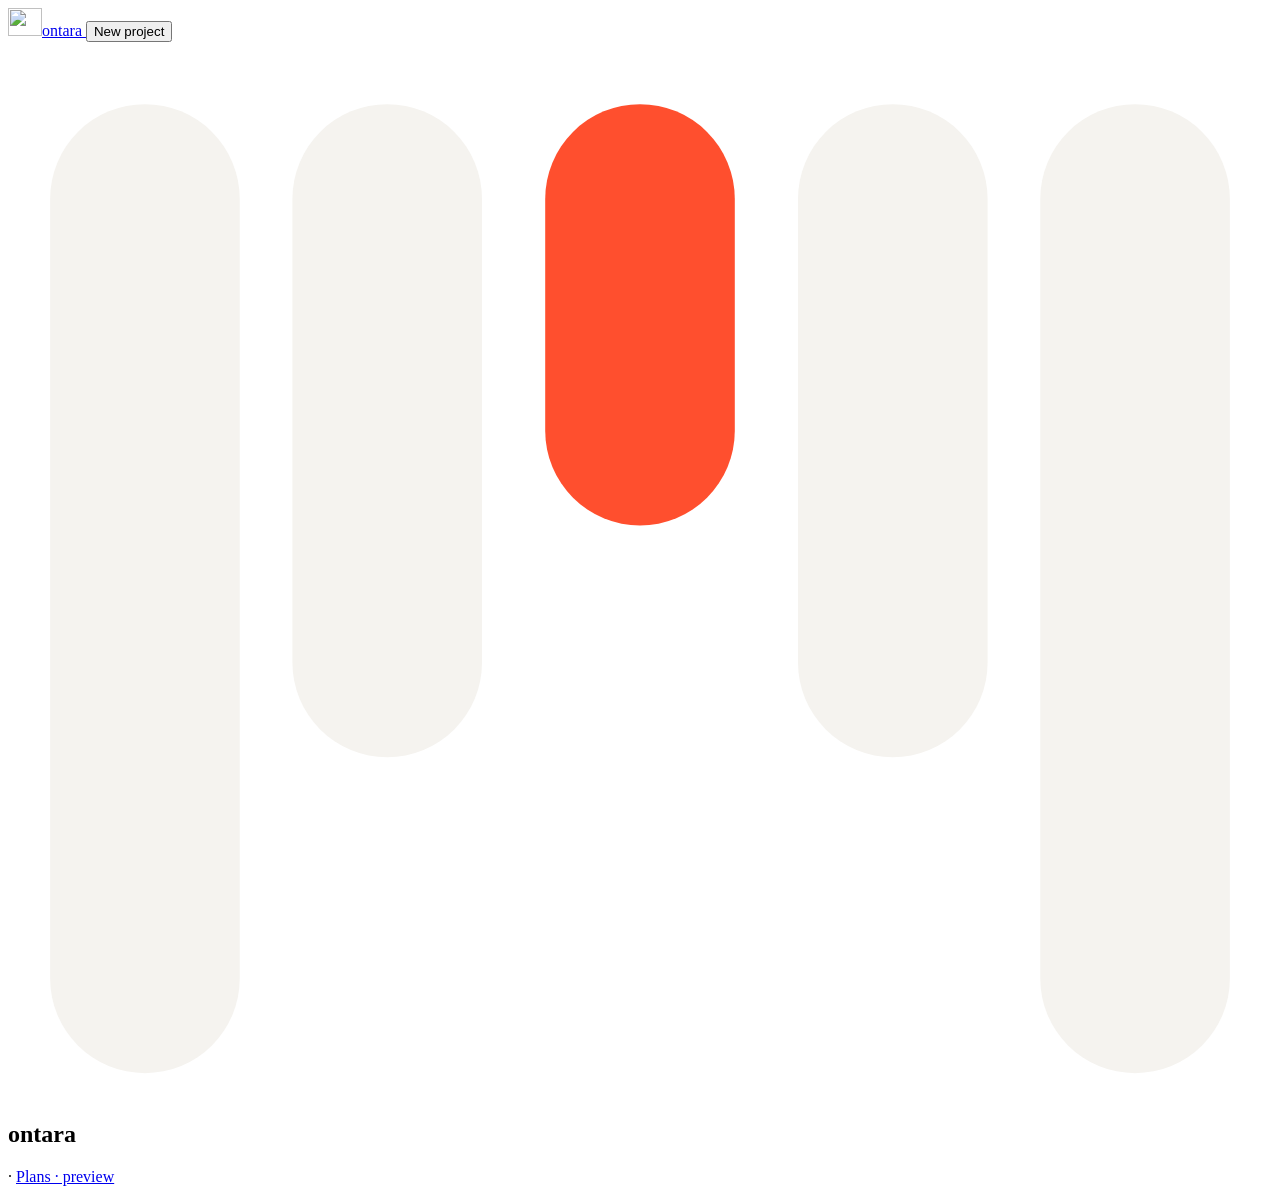
==== web/index.html @ d28c4f01 "Retry publication of finished Companion exports" ====
<!doctype html>
<html lang="en">
<head>
<meta charset="utf-8">
<meta name="viewport" content="width=device-width, initial-scale=1">
<title>Montara</title>
<link rel="icon" href="mark.svg" type="image/svg+xml">
<link rel="stylesheet" href="montara.css">
<link rel="stylesheet" href="push-pack.css">
</head>
<body>
<header class="top">
  <a class="brand" href="#" data-go="home" aria-label="Montara home">
    <img src="mark.svg" alt="" width="34" height="28"><span>ontara</span>
  </a>
  <nav class="steps" id="steps" hidden>
    <span data-step="footage">Footage</span><span data-step="mix">Mix</span><span data-step="cameras">Cameras</span><span data-step="making">Edit</span><span data-step="frames">Frames</span><span data-step="showReview">Review</span><span data-step="captions">Captions</span><span data-step="result">Result</span>
  </nav>
  <a class="btn ghost small" id="sharePreview" href="https://montara-tau.vercel.app/" target="_blank" rel="noopener" hidden>Share Montara</a>
  <button class="btn primary" id="newVideo" data-go="mode">New project</button>
</header>

<main>
  <div id="companionUpdateNotice" role="status" class="companion-update-notice" hidden>
    <strong id="companionUpdateTitle">Companion update available</strong>
    <p id="companionUpdateMessage">Montara needs a newer Companion video renderer on this Mac.</p>
    <div class="actions">
      <a class="btn primary small" id="companionUpdateDownload" href="/montara/companion/download" download>Update Companion for Mac</a>
      <button class="btn ghost small" id="companionUpdateRecheck" type="button">Check again</button>
    </div>
    <small>Download a single .pkg and double-click to open macOS Installer. No ZIP, Terminal commands or VS Codium. The unsigned test build may require manual approval in macOS Privacy & Security. Active renders will not be stopped.</small>
  </div>

  <!-- Home -->
  <section class="screen" id="home">
    <h1 class="intro-name" aria-label="Montara"><span aria-hidden="true" style="--letter:0"><svg class="intro-mark" aria-hidden="true" xmlns="http://www.w3.org/2000/svg" viewBox="0 0 120 100">
  <rect x="4" y="4" width="18" height="92" rx="9" fill="#F5F3EF"/>
  <rect x="27" y="4" width="18" height="62" rx="9" fill="#F5F3EF"/>
  <rect x="51" y="4" width="18" height="40" rx="9" fill="#FF4F2E"/>
  <rect x="75" y="4" width="18" height="62" rx="9" fill="#F5F3EF"/>
  <rect x="98" y="4" width="18" height="92" rx="9" fill="#F5F3EF"/>
</svg></span><span aria-hidden="true" style="--letter:1">o</span><span aria-hidden="true" style="--letter:2">n</span><span aria-hidden="true" style="--letter:3">t</span><span aria-hidden="true" style="--letter:4">a</span><span aria-hidden="true" style="--letter:5">r</span><span aria-hidden="true" style="--letter:6">a</span></h1>
  </section>

  <!-- Step 1: mode -->
  <section class="screen" id="mode" hidden>
    <h2 id="modeQuestion">What would you like to make?</h2>
    <div class="modes" id="intentChoices">
      <button class="mode" data-intent="music"><h3>Music</h3><small class="mode-hint">Mix tracks or master a finished song.</small></button>
      <button class="mode" data-intent="video"><h3>Video</h3><small class="mode-hint">Music videos, reels, stories and podcasts.</small></button>
    </div>
    <div class="modes" id="musicChoices" hidden>
      <button class="mode" data-audio-task="song"><h3>Mix a song</h3><small class="mode-hint">Separate instruments. One balanced mix.</small></button>
      <button class="mode" data-audio-task="session"><h3>Mix a full session</h3><small class="mode-hint">Find the songs. Mix and download each one.</small></button>
      <button class="mode" data-audio-task="master"><h3>Master a mix</h3><small class="mode-hint">One finished mix. Adjust loudness and peaks.</small></button>
    </div>
    <div class="modes" id="videoChoices" hidden>
      <button class="mode" data-platform="youtube"><h3>Stage</h3><small class="mode-hint">Your cameras and song, as one music video.</small></button>
      <button class="mode" data-platform="reel"><h3>Push</h3><small class="mode-hint">Short vertical reels from your videos.</small></button>
      <button class="mode" data-platform="show"><h3>Show</h3><small class="mode-hint">Edit a story, creator video or podcast.</small></button>
    </div>
    <div class="actions"><button id="modeQuestionBack" class="btn ghost" type="button" hidden>Back</button></div>
  </section>

  <nav id="showNavigation" class="actions" aria-label="Show steps" hidden><button class="btn ghost small" data-show-step="showSetup">1 · Videos</button><button class="btn ghost small" data-show-step="showStyle">2 · Edit type</button><button class="btn ghost small" data-show-step="showReview" disabled>3 · Review</button></nav>
  <section class="screen" id="showSetup" hidden>
    <div class="show-heading"><p class="eyebrow">SHOW · 1 / 3</p><h2>Add your videos.</h2><p class="lead small">Choose your footage, then continue to the type of edit.</p></div>
    <div class="show-layout">
      <div><div class="show-drop" id="showDrop"><label class="show-drop-prompt"><strong id="showDropTitle">Drop your videos here</strong><span id="showDropHint">or click to choose your footage</span><input id="showInputFile" type="file" multiple accept="video/*,audio/*,image/*,.mp4,.mov" aria-label="Choose Show videos and audio"></label><ul id="showVideoMaterials" class="show-materials" aria-label="Your separate source files"></ul></div><div id="showSetupInputs"></div><div class="show-player"><video id="showInputVideo" controls playsinline preload="metadata"></video></div>
        <div class="show-source"><span class="hint" id="showInputStatus" role="status">Loading your reference video…</span></div>
        <details id="showExamples" hidden><summary>Try a short example</summary><label>Test video<select id="showExampleChoice" aria-label="Test video"></select></label><p class="hint" id="showExampleInfo"></p><div class="actions"><button class="btn ghost small" id="showUseExample" type="button">Use this example</button><a class="link" id="showExampleGuide" target="_blank" rel="noopener">Test guide</a><a class="link" id="showExampleKit" download>Video and support files</a></div><p class="hint" id="showExampleGuideText"></p></details>
      </div>
    </div>
    <div class="actions"><button class="btn ghost" id="showBackHome" type="button">Back</button><button class="btn primary" id="showChooseType" type="button">Continue</button></div>
  </section>
  <section class="screen" id="showStyle" hidden>
    <div class="show-heading"><p class="eyebrow">SHOW · 2 / 3</p><h2>Choose your edit.</h2><p class="hint" id="showChosenVideo"></p></div>
      <div><h3 class="show-label">How should it feel?</h3>
        <div class="show-paces" role="group" aria-label="Editing style">
          <button class="pace-card" data-show-pace="fast" aria-pressed="false"><b>Gamer</b><span>1.5–2 second cuts. Quick and energetic.</span></button>
          <button class="pace-card on" data-show-pace="normal" aria-pressed="true"><b>Influencer</b><span>Longer shots. A natural, relaxed rhythm.</span></button>
          <button class="pace-card" data-show-pace="storytelling" aria-pressed="false"><b>Story</b><span>Room for your story and its pauses.</span></button>
          <button class="pace-card" data-show-pace="podcast" aria-pressed="false"><b>Podcast</b><span>Podcast. Long, steady shots for conversation.</span></button>
        </div>
        <p class="hint" id="showPaceHint">The original voice stays with your video.</p>
        <div id="showStyleInputs"></div><div id="showModeInputs">
<section id="showPodcastInputs" hidden><h3>Microphones and cameras</h3><p class="hint" id="showPodcastKitInfo"></p><div class="show-drop" id="showMicDrop"><label class="show-drop-prompt"><strong>Drop your microphones here</strong><span>One track per person or shared microphone</span><input id="showPodcastMics" type="file" accept="audio/*" multiple aria-label="Choose podcast microphones"></label><div id="showPodcastPeople"></div></div><label class="btn ghost small">Add cameras<input id="showPodcastCameras" type="file" accept="video/*" multiple hidden></label><div id="showPodcastCameraList"></div></section>
<section id="showStoryInputs" hidden><h3>Narration and material</h3><p class="hint" id="showStoryKitInfo"></p><div class="actions"><label class="btn ghost small">Choose narration<input id="showStoryNarration" type="file" accept="audio/*" hidden></label><label class="btn ghost small">Add pictures and clips<input id="showStoryClips" type="file" accept="image/*,video/*" multiple hidden></label></div><ul hidden id="showStoryMaterials" class="files" aria-label="Narration and separate clips"></ul></section>
<p class="hint" id="showModeInputStatus" role="status"></p></div><div class="actions"><button class="btn ghost" id="showStyleBack" type="button">Back to videos</button><button class="btn primary" id="showMake" disabled>Continue</button></div>
      </div>
  </section>

  <section class="screen" id="showReview" hidden>
    <p class="eyebrow">SHOW · REVIEW</p><h2>Your video, shaped.</h2>
    <p class="lead small">Watch each part. Keep the suggested effects, or leave it clean.</p>
    <div class="show-picture-console">
      <div class="show-scenes" id="showSceneTabs" aria-label="Video parts"></div>
      <div class="show-player"><video id="showSceneVideo" playsinline preload="metadata"></video><div id="showLiveLayer" aria-label="Effects on the video"></div><div id="showCaptionLayer" aria-label="Subtitle preview"></div></div>
      <div class="editor-transport" aria-label="Playback and editing tools"><button class="icon-btn" id="showLivePlay" type="button" aria-label="Play or pause" title="Play / pause">▶</button><button class="icon-btn" id="showUndoEdit" type="button" aria-label="Undo" title="Undo" disabled>↶</button><button class="icon-btn" id="showRedoEdit" type="button" aria-label="Redo" title="Redo" disabled>↷</button><span id="showCutToolsHost"></span><button class="icon-btn" id="showMute" type="button" aria-label="Mute" title="Mute">♪</button><input id="showPlaybackVolume" aria-label="Playback volume" type="range" min="0" max="1" step=".01" value="1"><span id="showPreviewStatus" class="hint" role="status"></span></div>
      <div id="showEditorTimeline" class="show-editor-timeline" aria-label="Video, narrator and effects timeline"></div>
    </div>
    <div class="show-edit-actions" hidden><button id="showCleanScene">Remove effects from this part</button><button id="showOpenEffects" type="button">Add an effect</button><button id="showMusicOpen" type="button">Music</button><button id="showLiveEdit" type="button">Edit on video</button><button id="showPreviewPart" type="button">Preview this part</button><span id="showEditorStatus" role="status"></span></div>
    <details class="show-transcript"><summary>Transcript · select words to add an effect</summary><div class="show-scene-details"><p class="hint" id="showSceneTime"></p><p id="showSceneText" tabindex="0" aria-label="Transcript. Select words to add an effect."></p><button type="button" class="btn ghost small" id="showSelectionEffect" hidden>Add an effect to these words</button></div></details>
    <div id="showSceneEffects" hidden></div>
    <div id="showCaptionTools" class="actions"><label><input id="showCaptionsOn" type="checkbox"> Subtitles</label><label>Style<select id="showCaptionPreset"><option value="clean">Clean</option><option value="bold">Bold</option><option value="pop">Pop</option></select></label><label>Size<input id="showCaptionSize" type="range" min="24" max="140" step="2" value="58"></label><span class="hint" id="showCaptionStatus">Drag a subtitle on the video to move it; drag its corner to resize.</span></div>
    <div id="showProgramTools" class="actions"><button id="showCameraEdit" class="btn ghost small" type="button" hidden>Change this camera shot</button><button id="showDecisionsOpen" class="btn ghost small" type="button">Decisions and history</button><span id="showProgramStatus" class="hint" role="status"></span></div>
    <div class="actions"><button class="btn ghost" id="showStartOver">Back to edit type</button><button class="btn primary" id="showExport">Export video</button></div>
  </section>

  <!-- Step 2: footage -->
  <section class="screen" id="footage" hidden>
    <h2><span id="modeLabel">Stage</span> · Add your files</h2>
    <p class="lead small" id="taskHelp"></p>
    <div id="stageSessionOptions" class="actions" hidden><details id="stageAudioOptions"><summary>Advanced audio options</summary><label><input id="stageAudioOnly" type="checkbox"> Audio only</label><label><input id="fullSessionOn" type="checkbox"> Full session · audio</label></details><button id="sessionResume" class="btn ghost small" type="button" hidden>Resume latest</button></div>
    <p class="hint" id="sampleNote" hidden>Sample material from a real jam is loaded so you can try Montara right away. <button class="link" id="clearSamples">Use my own files instead</button><span id="variantRow"> · <button class="link" id="switchSample"></button></span></p>
    <p class="hint" id="companionNote" hidden>Companion connected: your videos stay on your computer and only small versions are uploaded. In this test the final video is made from those small versions.</p>
    <p class="hint" id="companionOffer" hidden>Montara is much faster with its companion: your videos stay on your computer and only small versions travel. <a class="link" id="companionDownload" href="/montara/companion/download" download>Download Companion installer for Mac</a>, then double-click the .pkg file. macOS Installer will request your approval. Already installed? Open «Montara Companion» with Spotlight.</p>
    <p class="hint" id="restoreNote" hidden><span id="restoreText"></span> <button class="link" id="restoreFiles" type="button">Restore them</button> · <button class="link" id="restoreForget" type="button">Start fresh</button></p>
    <div class="boxes">
      <div class="box">
        <div class="drop" data-drop="video">
        <label class="drop-prompt">
          <input type="file" multiple accept="video/*,.mov,.mp4,.mts">
          <strong>Drop your videos</strong>
          <span>Every camera of the performance: phone, camera, 360. They don't need to start together.</span>
        </label>
        <ul class="files" id="videoFiles" aria-label="Loaded videos"></ul>
        </div>
      </div>
      <div class="box">
        <div class="drop" data-drop="audio">
        <label class="drop-prompt">
          <input type="file" multiple accept="audio/*,.wav,.mp3,.m4a,.aif,.aiff,.flac">
          <strong>Drop your audio tracks</strong>
          <span id="audioSub"></span>
        </label>
        <ul class="files" id="audioFiles" aria-label="Loaded audio tracks"></ul>
        </div>
      </div>
    </div>
    <p class="hint small-note">Photos are not used here (Story, coming soon, will take them).</p>
    <div class="form">
      <label>Project name <input id="videoName" type="text" maxlength="80"></label>
      <div id="formatRow" class="formats" hidden>
        <span class="label">Format</span>
        <div class="formatgrid">
          <label class="fmt"><input type="radio" name="format" value="9:16" checked><span><i class="shape v"></i><b>Vertical</b><small>Full screen 9:16. Reels, TikTok, Shorts.</small></span></label>
          <label class="fmt"><input type="radio" name="format" value="16:9"><span><i class="shape v framed"></i><b>Horizontal</b><small>Whole picture inside a vertical reel, over a soft background.</small></span></label>
          <label class="fmt"><input type="radio" name="format" value="mix"><span><i class="shape v framed"></i><b>Mix</b><small>Vertical and horizontal views inside every reel.</small></span></label>
          <label class="fmt"><input type="radio" name="format" value="mix_vertical_horizontal"><span><i class="shape v half"></i><b>Mix alternate</b><small>Alternate the framing between reels or shots.</small></span></label>
        </div>
        <label id="mixShareRow" class="inline" hidden>Vertical / horizontal
          <select id="mixShare"><option value="auto">Automatic</option><option value="0.75">75% vertical · 25% horizontal</option><option value="0.5">50% vertical · 50% horizontal</option><option value="0.25">25% vertical · 75% horizontal</option></select></label>
      </div>
      <label id="durationRow" hidden>Reel length <span class="range"><input id="reelDuration" type="range" min="15" max="60" step="5" value="30"> <output id="reelDurationOut">30 s</output></span></label>
    </div>
    <fieldset class="branding">
      <legend>Logo</legend>
      <label class="opt"><input type="radio" name="branding" value="montara" checked><span><b>Montara watermark</b><small>Small Montara mark in the corner, Montara logo at the start and end.</small></span></label>
      <label class="opt"><input type="radio" name="branding" value="mine"><span><b>My logo</b><small>Your logo at the start, end and as watermark. PNG with transparent background works best.</small></span>
        <span class="mylogo"><img id="myLogoPreview" alt="" hidden><button class="btn ghost small" id="pickLogo" type="button">Choose logo</button><input type="file" id="logoInput" accept="image/png,image/webp,image/jpeg" hidden></span></label>
      <label class="opt"><input type="radio" name="branding" value="none"><span><b>No branding</b><small>No watermark, no intro, no outro. Just your video.</small></span></label>
    </fieldset>
    <p class="hint" id="footageHint"></p>
    <div class="actions">
      <button class="btn ghost" data-go="mode">Back</button>
      <button class="btn primary" id="continueFootage" disabled>Continue</button>
    </div>
  </section>

  <section class="screen" id="sessionReview" hidden>
    <h2>Your session, song by song.</h2>
    <p class="hint tiny" id="sessionEmpty" hidden></p>
    <p class="hint" id="sessionHint">Review the suggested boundaries and choose the songs. Each song gets its own automatic mix; your fader moves apply on top.</p>
    <div class="mixstatus" id="sessionWorking" hidden><svg class="loading-mark" aria-hidden="true" xmlns="http://www.w3.org/2000/svg" viewBox="0 0 120 100"><rect x="4" y="4" width="18" height="92" rx="9" fill="#F5F3EF"/><rect x="27" y="4" width="18" height="62" rx="9" fill="#F5F3EF"/><rect x="51" y="4" width="18" height="40" rx="9" fill="#FF4F2E"/><rect x="75" y="4" width="18" height="62" rx="9" fill="#F5F3EF"/><rect x="98" y="4" width="18" height="92" rx="9" fill="#F5F3EF"/></svg><span id="sessionStatus" role="status" aria-live="polite"></span></div>
    <progress id="sessionProgress" max="100" value="0" aria-label="Session progress"></progress>
    <p class="hint tiny" id="sessionEta"></p>
    <p class="hint tiny" id="sessionUpload" role="status" aria-live="polite"></p>
    <div id="sessionRender" hidden aria-label="Export progress">
      <div id="sessionBars" class="render-bars session-bars" aria-label="Songs"></div>
      <div id="sessionTrackBars" class="session-track-bars" aria-label="Tracks"></div>
    </div>
    <div id="sessionSongs"></div>
    <div id="sessionResults"></div>
    <div class="actions"><button id="sessionBack" class="btn ghost" type="button">Back to footage</button><button id="sessionCancel" class="btn ghost" type="button" hidden>Cancel</button><button id="sessionMix" class="btn primary" type="button" hidden>Mix selected songs</button></div>
  </section>

  <!-- Step 3: cameras -->
  <section class="screen" id="cameras" hidden>
    <h2>Your cameras</h2>
    <p class="lead small">Choose each camera’s type: 360, fixed or moving. For 360 cameras, name the places or people each viewpoint shows.</p>
    <section id="songRange" class="song-range" hidden>
      <h3>Song</h3>
      <p class="hint">Play the song and mark where the video starts and ends. Montara edits only that part.</p>
      <div class="range-player"><select id="rangeTrack" aria-label="Track to listen to" hidden></select><audio id="rangeAudio" controls preload="metadata"></audio></div>
      <a class="link" id="mixedMasterDownload" hidden download>Download this mix</a>
      <div class="range-bar" id="rangeBar" aria-hidden="true"><i id="rangeFill"></i><b id="rangeHead"></b></div>
      <div class="actions range-actions"><button class="btn ghost small" id="rangeStart" type="button">Start here</button><output id="rangeStartOut">0:00</output><button class="btn ghost small" id="rangeEnd" type="button">End here</button><output id="rangeEndOut">end</output><button class="link" id="rangeReset" type="button">Whole song</button></div>
    </section>
    <div id="cameraList" class="cameras"></div>
    <div id="sphereList"></div>
    <div class="actions">
      <button class="btn ghost" data-go="footage">Back</button>
      <button class="btn primary" id="continueCameras">Make the edit</button>
    </div>
  </section>

  <!-- Step 3b: mixer -->
  <section class="screen" id="mix" hidden>
    <h2>Your mix</h2>
    <p class="lead small">Montara mixed your tracks automatically. Press play and move any fader: you hear the change at once. When it sounds right, use this mix for your video or download the mastered audio.</p>
    <div class="mixstatus" id="mixStatus"><svg class="loading-mark" aria-hidden="true" xmlns="http://www.w3.org/2000/svg" viewBox="0 0 120 100">
  <rect x="4" y="4" width="18" height="92" rx="9" fill="#F5F3EF"/>
  <rect x="27" y="4" width="18" height="62" rx="9" fill="#F5F3EF"/>
  <rect x="51" y="4" width="18" height="40" rx="9" fill="#FF4F2E"/>
  <rect x="75" y="4" width="18" height="62" rx="9" fill="#F5F3EF"/>
  <rect x="98" y="4" width="18" height="92" rx="9" fill="#F5F3EF"/>
</svg>
<span class="spin"></span><span id="mixStatusText">Mixing your tracks automatically…</span></div>
    <div class="transport" id="transport" hidden>
      <button class="btn primary small" id="playMix">Play</button>
      <input type="range" id="mixSeek" min="0" max="100" step="0.1" value="0">
      <span class="hint" id="mixTime">0:00</span>
      <button class="btn ghost small" id="resetMix">Back to auto-mix</button>
    </div>
    <div class="strips" id="strips"></div>
    <div class="reference" id="referenceRow" hidden>
      <span><b>Mastering reference</b> <small class="hint">Choose a song from your computer or paste an audio or video link.</small></span>
      <span class="hint" id="referenceName">Automatic (no reference)</span>
      <button class="btn ghost small" id="pickReference">Choose reference</button>
      <input type="file" id="referenceInput" accept="audio/*" hidden>
      <form id="referenceLinkForm" class="reference-link"><input type="url" id="referenceUrl" aria-label="Mastering reference link" placeholder="Paste a song link" required><button class="btn ghost small" id="useReferenceLink" type="submit">Use link</button></form>
      <p class="hint" id="referenceStatus" role="status" hidden></p>
    </div>
    <div class="actions">
      <button class="btn ghost" id="mixBack">Back</button>
      <button class="btn ghost" id="mixAll" type="button" hidden title="The same changes (faders, ON/OFF, EQ, effects) on top of every song's own automatic mix">Apply this mix to all songs</button>
      <button class="btn primary" id="useMix" disabled>Use this mix</button>
    </div>
  </section>

  <!-- Step 4: making -->
  <section class="screen" id="making" hidden>
    <div class="making">


      <div class="ring"><svg viewBox="0 0 120 120"><circle cx="60" cy="60" r="52" class="track"/><circle cx="60" cy="60" r="52" class="bar" id="ringBar"/></svg><div class="ring-brand"><svg class="loading-mark" aria-hidden="true" xmlns="http://www.w3.org/2000/svg" viewBox="0 0 120 100">
  <rect x="4" y="4" width="18" height="92" rx="9" fill="#F5F3EF"/>
  <rect x="27" y="4" width="18" height="62" rx="9" fill="#F5F3EF"/>
  <rect x="51" y="4" width="18" height="40" rx="9" fill="#FF4F2E"/>
  <rect x="75" y="4" width="18" height="62" rx="9" fill="#F5F3EF"/>
  <rect x="98" y="4" width="18" height="92" rx="9" fill="#F5F3EF"/>
</svg><b id="pct">0%</b></div></div>
      <h2 id="stageMsg">Starting…</h2>
      <p class="hint" id="stageDetail"></p>
      <button class="btn ghost making-audio" id="makingAudioToggle" type="button" hidden aria-pressed="false" aria-label="Play music while Montara works" title="Play music while Montara works"><svg viewBox="0 0 24 24" width="22" height="22" aria-hidden="true" focusable="false"><path class="making-icon-play" d="M8 5.5v13l10-6.5z" fill="currentColor"/><path class="making-icon-pause" d="M7 5h4v14H7zm6 0h4v14h-4z" fill="currentColor"/></svg></button>
      <div class="render-bars" id="renderBars" hidden aria-hidden="true" title="Shots being rendered"></div>
      <button class="btn ghost" id="cancel">Cancel</button>
    </div>
  </section>

  <!-- Step 5: frames -->
  <section class="screen" id="frames" hidden>
    <h2>Pick the frames</h2>
    <p class="lead small">These are the shots Montara chose, in order. Press <b>Swap</b> on any you don't like and it brings another moment from the same part of the song.</p>
    <div id="musicCuts"></div><p class="hint" id="musicCutStatus">Drag a cut line to move it. Right-click a shot to choose its camera or viewpoint.</p><div class="grid" id="frameGrid"></div>
    <div class="actions sticky">
      <button class="btn ghost" data-go="footage">Add files</button>
      <span class="hint" id="framesHint"></span>
      <button class="btn primary" id="renderFrames">Render video</button>
    </div>
  </section>

  <!-- Step 5b: captions (Pulse) -->
  <section class="screen" id="captions" hidden>
    <h2>Captions &amp; title</h2>
    <p class="lead small">Write the lyrics, then shape each caption right on the video: drag it to place it, pull its corner to resize, and drag its bar below to change when it shows. Skip this if you want the reel as it is.</p>
    <div class="capwrap">
      <div class="capleft">
        <div class="capstage" id="capStage">
          <div class="capframe" id="capFrame">
            <video id="capVideo" playsinline preload="metadata"></video>
            <div class="caplayer" id="capLayer"><div class="captitle" id="capTitlePreview" hidden></div></div>
          </div>
        </div>
        <div class="captransport">
          <button class="btn primary small" id="capPlay" type="button">Play</button>
          <span class="hint" id="capTime">0:00</span>
          <span class="hint tiny-help">Double-click the timeline to add a caption there</span>
        </div>
        <div class="captimeline" id="capTimeline"><div class="capbars" id="capBars"></div><i class="playhead" id="capHead"></i></div>
      </div>
      <div class="cappanel">
        <label>Title <small class="hint">stays on top for the whole reel</small><input id="capTitle" type="text" maxlength="60" placeholder="Band, song or venue"></label>
        <label>Text <small class="hint">one caption per line</small><textarea id="capText" rows="5" placeholder="First line of the lyrics&#10;Second line…"></textarea></label>
        <div class="row">
          <button class="btn ghost small" id="capSpread" type="button">Spread over the video</button>
          <button class="btn ghost small" id="capRead" type="button">Read the lyrics for me</button>
        </div>
        <p class="hint" id="capReadStatus" role="status" aria-live="polite"></p>
        <div class="capstyle">
          <span class="label">Base look <small class="hint">all captions</small></span>
          <div class="chips" id="capStyles"></div>
        </div>
        <div class="capinspect" id="capInspect" hidden>
          <div class="inspecthead"><b id="capWhich">Caption 1</b><button class="link" id="capDelete" type="button">Delete</button></div>
          <input type="text" id="capEditText" maxlength="120" aria-label="Caption text">
          <span class="label">Colour</span>
          <div class="swatches" id="capColors"></div>
          <span class="label">Font</span>
          <div class="chips" id="capFonts"></div>
          <span class="label">Size</span>
          <input type="range" id="capSize" min="24" max="140" step="2">
          <span class="label">Effect</span>
          <div class="chips" id="capEffects"></div>
          <button class="btn ghost small" id="capApplyAll" type="button">Use this look for every caption</button>
        </div>
        <p class="hint" id="capNoneSelected">Click a caption on the video or on the timeline to change its colour, font, size and effect.</p>
      </div>
    </div>
    <div class="actions">
      <button class="btn ghost" id="capSkip">Skip</button>
      <button class="btn primary" id="capApply">Add to video</button>
    </div>
  </section>

  <!-- Step 6: result -->
  <section class="screen" id="result" hidden>
    <h2 id="resultTitle">Your night, <em>edited.</em></h2>
    <div class="player" id="playerWrap"><video id="resultVideo" controls playsinline preload="metadata"></video></div>
    <audio id="resultAudio" controls hidden></audio>
    <p class="hint" id="resultInfo"></p>
    <p class="hint" id="localExportInfo" role="status"></p>
    <p class="hint publication-note">Before publishing, make sure you have permission to use the music, images, video and people featured. You are responsible for what you publish.</p>
    <div id="resultMusicCredits" hidden><button class="btn ghost small" id="resultMusicCreditsOpen" type="button">Music attribution</button></div>
    <div class="actions">
      <button class="btn ghost" id="retryExportPublication" type="button" hidden>Retry saving</button>
      <button class="btn ghost" id="openExportFolder" type="button" hidden>Open folder</button>
      <button class="btn ghost" id="viewExportVideo" type="button" hidden>View video</button>
      <a class="btn primary" id="download" href="/api/v1/wizard/result" download>Download</a>
      <button class="btn ghost" data-go="mode">New project</button>
    </div>
  </section>

  <!-- Error -->
  <section class="screen" id="failed" hidden>
    <h2>Something went wrong</h2>
    <p class="hint" id="errorText"></p>
    <div id="companionRecovery" hidden>
      <p class="hint" id="companionRecoveryHelp"></p>
      <div class="actions">
        <a class="btn" id="companionRecoveryDownload" href="/montara/companion/download" download>Download Companion installer (.pkg)</a>
        <button class="btn primary" id="companionRecoveryRetry">Check Companion and retry</button>
      </div>
    </div>
    <div class="actions"><button class="btn primary" data-go="footage">Back to footage</button></div>
  </section>
</main>
<p class="version"><span id="version"></span> · <a href="/montara/plans" target="_blank" rel="noopener">Plans · preview</a></p>


<dialog id="showEffectDialog" class="show-effect-dialog" aria-labelledby="showEffectTitle">
  <div class="show-dialog-heading"><h3 id="showEffectTitle">Add at this moment</h3><button class="btn ghost small" id="showCloseEffects" type="button" aria-label="Close effects">Close</button></div>
  <div class="show-placement"><label>Start in this part (seconds)<input id="showEffectAt" type="number" min="0" step="0.1" value="0" required></label><label>Duration (seconds)<input id="showEffectDuration" type="number" min="0.1" step="0.1" value="2" required></label></div>
  <div class="actions"><button class="chip on" id="showSimpleTab" type="button">Text &amp; effects</button><button class="chip" id="showMediaTab" type="button">Videos &amp; images</button></div>
  <form id="showAddEffect" class="show-effect-form">
    <label>Effect<select id="showEffectKind"><option value="word">Animated text</option><option value="warp">Wave</option><option value="math">Formulas</option></select></label>
    <label id="showEffectTextLabel">Your words<input id="showEffectText" type="text" maxlength="40" placeholder="Make this moment stand out"></label>
    <button class="btn primary small" type="submit">Add to this part</button><p class="hint" id="showEffectStatus" role="status"></p>
  </form>
  <div id="showMediaPanel" hidden>
    <label class="show-drop">Add a video, photo or drawing<input id="showMediaFile" type="file" accept="video/*,image/png,image/jpeg,image/webp,.mp4,.mov"><span>ChatGPT drawings can be uploaded here too.</span></label>
    <details><summary>Import a video link</summary><label>Video link<input id="showMediaURL" type="url" placeholder="https://…"></label><div class="show-placement"><label>From (seconds)<input id="showLinkStart" type="number" min="0" step="0.1" value="0"></label><label>To (seconds)<input id="showLinkEnd" type="number" min="0.1" step="0.1" value="5"></label></div><button type="button" class="btn ghost small" id="showImportLink">Import these seconds</button><p class="hint">YouTube, Vimeo, Twitch clips and other supported sites. Up to 30 seconds; availability depends on the site.</p></details>
    <button class="btn ghost small" id="showRefreshLibrary" type="button">My library</button><label><input id="showShelfHidden" type="checkbox"> Show hidden reusable clips</label><div id="showLibraryCategories" class="library-categories" role="group" aria-label="Media categories"><button type="button" data-green-category="mine" aria-pressed="true">My library</button><button type="button" data-green-category="quotes">Quotes</button><button type="button" data-green-category="scenes">Escenas</button><button type="button" data-green-category="paint">Pinturas</button><button type="button" data-green-category="text">Textos</button></div><div id="showMediaLibrary" class="show-media-library"></div>
    <div id="showAssetEditor" hidden>
      <h4 id="showAssetName"></h4><a class="hint" id="showAssetSource" target="_blank" rel="noopener noreferrer" hidden>Source video</a><img id="showAssetImage" alt="Selected image" hidden><video id="showAssetVideo" controls playsinline hidden></video>
      <div class="show-placement"><label>Size<select id="showAssetSize"><option value="0.3">Small</option><option value="0.5" selected>Medium</option><option value="0.8">Large</option><option value="1">Full frame</option></select></label><label>Position<select id="showAssetPosition"><option value="left">Left</option><option value="center">Centre</option><option value="right">Right</option></select></label></div>
      <details><summary>Crop edges</summary><div class="show-crop-fields"><label>Left %<input data-show-crop="0" type="number" min="0" max="90" value="0"></label><label>Top %<input data-show-crop="1" type="number" min="0" max="90" value="0"></label><label>Right %<input data-show-crop="2" type="number" min="0" max="90" value="0"></label><label>Bottom %<input data-show-crop="3" type="number" min="0" max="90" value="0"></label></div><button class="btn ghost small" id="showCropImage" type="button">Save cropped image</button></details>
      <div id="showVideoOptions" hidden><label>Start inside the clip (seconds)<input id="showClipStart" type="number" min="0" step="0.1" value="0"></label><label>Library excerpt duration (seconds)<input id="showLibraryLength" type="number" min="0.1" step="0.1" value="2"></label><label>Excerpt name<input id="showExcerptName" type="text" maxlength="120" placeholder="Name this effect"></label><button class="btn ghost small" id="showSaveExcerpt" type="button">Keep excerpt for other videos</button><button class="btn ghost small" id="showHideShelf" type="button" hidden>Hide from reusable library</button><label>Background<select id="showClipMatte"><option value="none">Keep background</option><option value="green">Remove green screen</option><option value="black">Remove black background</option><option value="green-light">Remove green · rain, snow, smoke</option><option value="person">Cut out moving person</option></select></label><label><input id="showClipSound" type="checkbox"> Include clip sound with the narrator</label></div>
      <div class="actions" id="showImageOptions"><button class="btn ghost small" id="showCutImage" type="button">Cut out subject</button><button class="btn ghost small" id="showAnimateImage" type="button">Move eyes &amp; mouth</button><button class="btn ghost small" id="showUseBackground" type="button">Use as background</button><button class="btn ghost small" id="showHideImage" type="button">Hide from library</button></div>
      <button class="btn primary small" id="showPlaceAsset" type="button">Add to this part</button>
      <div id="showFaceEditor" hidden><h4>Mark the parts that move</h4><p class="hint">Choose a part, then drag a box around it on the image. You can replace each box by drawing it again.</p><label>Mark<select id="showFacePart"><option value="mouth">Mouth</option><option value="leftEye">Left eye</option><option value="rightEye">Right eye</option></select></label><canvas id="showFaceCanvas" width="600" height="400" aria-label="Draw mouth and eye areas on this image"></canvas><button class="btn ghost small" id="showFaceClear" type="button">Clear marks</button><label>Voice<select id="showFaceVoiceMode"><option value="mine">Narrator — follows your video</option><option value="own">Another voice</option></select></label><div id="showOtherVoice" hidden><label>Voice file<input id="showFaceVoice" type="file" accept="audio/*,.wav,.mp3"></label><label>Start in the voice recording (seconds)<input id="showVoiceStart" type="number" value="0" min="0" step="0.1"></label><button class="btn ghost small" id="showRecordVoice" type="button">Record with microphone</button><p class="hint" id="showVoiceRecordStatus" role="status"></p><details><summary>Voice from an internet video</summary><label>Link<input id="showVoiceURL" type="url" placeholder="https://…"></label><label>Start in the source (seconds)<input id="showVoiceURLStart" type="number" min="0" step="0.1" value="0"></label><button class="btn ghost small" id="showImportVoiceLink" type="button">Import voice excerpt</button></details></div><button class="btn ghost small" id="showFacePreview" type="button">Preview talking image</button><video id="showFaceVideo" controls playsinline hidden></video><p class="hint">The cutout stays over your video. With Narrator selected, its mouth follows your voice automatically.</p><button class="btn primary small" id="showPlaceFace" type="button" hidden>Save animated image</button></div>
    </div>
    <p class="hint" id="showMediaStatus" role="status"></p>
    <div id="showMediaRecovery" hidden><button class="btn ghost small" id="showMediaUploadInstead" type="button">Upload a video file</button><a class="btn ghost small" id="showMediaOpenSource" target="_blank" rel="noopener noreferrer">Open source video</a><p class="hint">YouTube verification cannot be completed inside Montara for a server download.</p></div>
  </div>
</dialog>
<dialog id="showInspector" class="show-effect-dialog" aria-labelledby="showInspectorTitle"><div class="show-dialog-heading"><h3 id="showInspectorTitle">Edit effect</h3><button class="btn ghost small" type="button" id="showInspectorClose">Close</button></div><form id="showInspectorForm"><div id="showInspectorFields"></div><div class="actions"><button class="btn primary small" type="submit">Save changes</button><button class="btn ghost small" type="submit" id="showInspectorPreview" data-preview-effect="true">Preview this effect</button><button class="btn ghost small" type="button" id="showInspectorMedia">Edit image or video</button><button class="btn ghost small" type="button" id="showInspectorDelete">Remove effect</button></div><video id="showInspectorVideo" controls playsinline hidden></video><p class="hint" id="showInspectorStatus" role="status"></p></form></dialog>
<div id="showPlacedMenu" class="show-context-menu" role="menu" aria-label="Selected effect" hidden></div>
<div id="showContextMenu" class="show-context-menu" role="menu" aria-label="Add an effect at this moment" hidden><button role="menuitem" data-show-context="word">Animated text</button><button role="menuitem" data-show-context="media">Videos &amp; images</button><button role="menuitem" data-show-context="background">Change background</button><div id="showContextEdits"></div><button role="menuitem" data-show-context="warp">Wave</button><button role="menuitem" data-show-context="math">Formulas</button></div>

<div class="toast" id="toast" hidden></div>
<script src="mix-levels.js"></script>
<script src="resumable-upload.js"></script>
<script src="footage-memory.js"></script>
<script src="companion.js"></script>
<script src="track-types.js"></script>
<script src="sync-selection.js"></script>
<script src="native-export.js"></script>
<script src="montara.js"></script>
<script src="session-video.js"></script>
<script src="full-session.js"></script>
<script src="show-media.js"></script>
<script src="show-editor.js"></script>
<script src="show-geometry.js"></script>
<script src="show-chroma.js"></script><script src="show-live.js"></script>
<dialog id="showCameraDialog" class="show-effect-dialog"><h3>Camera shot</h3><p id="showCameraShotInfo" class="hint"></p><label>Camera / viewpoint<select id="showCameraView"></select></label><div id="showFlatCamera" hidden></div><div id="showCameraStage"><img id="showCameraFrame" alt="Drag this 360 viewpoint to aim the camera" draggable="false"></div><label id="showSphereZoomLabel">Zoom<input id="showCameraZoom" type="range" min="20" max="120" value="70"></label><p id="showSphereHint" class="hint">Drag the picture to aim a 360 camera. Changes apply only to this shot.</p><label>Why change it?<input id="showCameraReason" placeholder="For example: the other person is speaking"></label><div class="actions"><button id="showCameraCancel" class="btn ghost" type="button">Cancel</button><button id="showCameraSave" class="btn primary" type="button">Save camera shot</button></div><p id="showCameraStatus" class="hint" role="status"></p></dialog>
<dialog id="showDecisionsDialog" class="show-effect-dialog"><h3>Decisions and history</h3><p class="hint">Saved analysis, choices and corrections. These records can be replayed and compared.</p><div id="showDecisionsList"></div><button id="showDecisionsClose" class="btn ghost" type="button">Close</button></dialog>
<script src="show-modes.js"></script>
<script src="show-music.js"></script>
<script src="flat-camera.js"></script>
<script src="spherical-preview.js"></script>
<script src="cut-editor.js"></script>
<script src="compact-editor.js"></script>
<script src="push-pack.js"></script>
<script src="preview-share.js"></script>
</body>
</html>
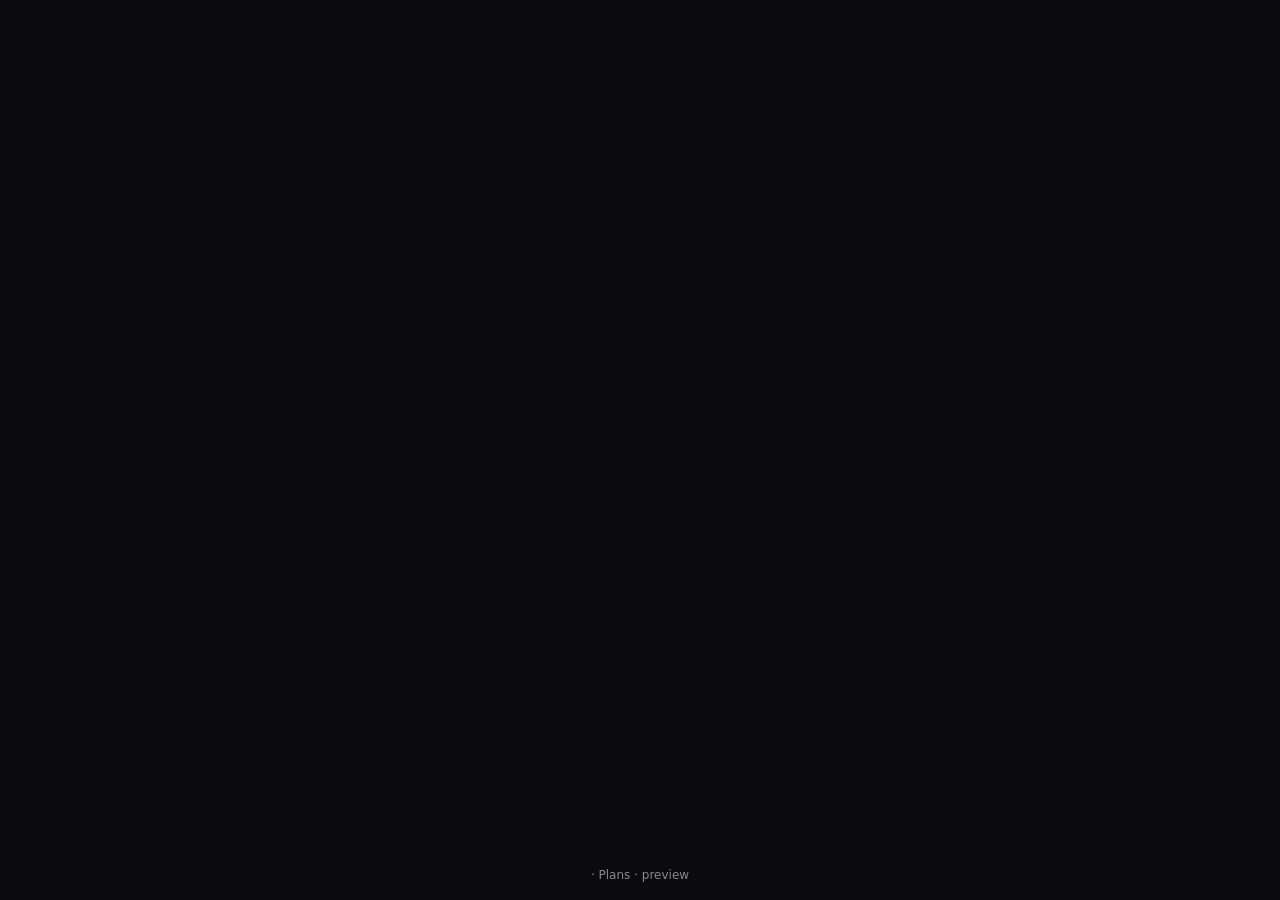
==== commit 3e20c137: "Merge 8009be0c6350fcf38b5eb181862c3b103c5c2f80 into 051c58130ad512aa05e841effc4f5651ca04a188" ====
--- a/web/index.html
+++ b/web/index.html
@@ -134,6 +134,7 @@
           <strong>Drop your audio tracks</strong>
           <span id="audioSub"></span>
         </label>
+        <button class="link" id="resetAudioImport" type="button" hidden>Clear audio import</button>
         <ul class="files" id="audioFiles" aria-label="Loaded audio tracks"></ul>
         </div>
       </div>
@@ -208,7 +209,7 @@
   <!-- Step 3b: mixer -->
   <section class="screen" id="mix" hidden>
     <h2>Your mix</h2>
-    <p class="lead small">Montara mixed your tracks automatically. Press play and move any fader: you hear the change at once. When it sounds right, use this mix for your video or download the mastered audio.</p>
+    <p class="lead small" id="mixInstructions">Montara mixed your tracks automatically. Press play and move any fader: you hear the change at once. When it sounds right, use this mix for your video or download the mastered audio.</p>
     <div class="mixstatus" id="mixStatus"><svg class="loading-mark" aria-hidden="true" xmlns="http://www.w3.org/2000/svg" viewBox="0 0 120 100">
   <rect x="4" y="4" width="18" height="92" rx="9" fill="#F5F3EF"/>
   <rect x="27" y="4" width="18" height="62" rx="9" fill="#F5F3EF"/>
@@ -234,6 +235,7 @@
     </div>
     <div class="actions">
       <button class="btn ghost" id="mixBack">Back</button>
+      <button class="btn ghost" id="showMixControls" type="button" hidden aria-expanded="false" aria-controls="strips">Open mixer</button>
       <button class="btn ghost" id="mixAll" type="button" hidden title="The same changes (faders, ON/OFF, EQ, effects) on top of every song's own automatic mix">Apply this mix to all songs</button>
       <button class="btn primary" id="useMix" disabled>Use this mix</button>
     </div>
@@ -330,13 +332,9 @@
     <div class="player" id="playerWrap"><video id="resultVideo" controls playsinline preload="metadata"></video></div>
     <audio id="resultAudio" controls hidden></audio>
     <p class="hint" id="resultInfo"></p>
-    <p class="hint" id="localExportInfo" role="status"></p>
     <p class="hint publication-note">Before publishing, make sure you have permission to use the music, images, video and people featured. You are responsible for what you publish.</p>
     <div id="resultMusicCredits" hidden><button class="btn ghost small" id="resultMusicCreditsOpen" type="button">Music attribution</button></div>
     <div class="actions">
-      <button class="btn ghost" id="retryExportPublication" type="button" hidden>Retry saving</button>
-      <button class="btn ghost" id="openExportFolder" type="button" hidden>Open folder</button>
-      <button class="btn ghost" id="viewExportVideo" type="button" hidden>View video</button>
       <a class="btn primary" id="download" href="/api/v1/wizard/result" download>Download</a>
       <button class="btn ghost" data-go="mode">New project</button>
     </div>
--- a/web/montara.css
+++ b/web/montara.css
@@ -0,0 +1,610 @@
+:root{
+  --bg:#0B0B0D; --surface:#141417; --panel:#1B1B1F; --line:#2A2A30;
+  --fg:#F5F3EF; --muted:#8A8A8F; --accent:#FF4F2E; --accent-soft:rgba(255,79,46,.14);
+  --radius:22px; --font:Inter,"Inter Display",system-ui,-apple-system,"Segoe UI",sans-serif;
+}
+*{box-sizing:border-box;margin:0;padding:0}
+html,body{background:var(--bg);color:var(--fg);font-family:var(--font);-webkit-font-smoothing:antialiased}
+body{min-height:100vh;display:flex;flex-direction:column}
+[hidden]{display:none!important}
+button{font:inherit;color:inherit;background:none;border:0;cursor:pointer}
+a{color:inherit;text-decoration:none}
+
+/* top bar */
+.top{position:sticky;top:0;z-index:10;display:flex;align-items:center;gap:24px;height:72px;padding:0 32px;
+  background:rgba(11,11,13,.86);backdrop-filter:blur(12px);border-bottom:1px solid var(--line)}
+.brand{display:flex;align-items:center;gap:10px;font-weight:600;font-size:22px;letter-spacing:-.6px}
+.steps{display:flex;gap:6px;margin:0 auto}
+.steps span{padding:8px 16px;border-radius:999px;color:var(--muted);font-size:14px;font-weight:500}
+.steps span.on{background:var(--panel);color:var(--fg)}
+.steps span.done{color:var(--fg)}
+.top .btn{margin-left:auto}
+.steps:not([hidden])+.btn{margin-left:0}
+
+/* buttons */
+.btn{display:inline-flex;align-items:center;justify-content:center;height:44px;padding:0 22px;border-radius:999px;
+  font-weight:600;font-size:15px;transition:transform .12s ease,background .2s ease,opacity .2s}
+.btn:active{transform:scale(.97)}
+.btn.primary{background:var(--accent);color:#fff}
+.btn.primary:hover{background:#ff6446}
+.btn.primary:disabled{opacity:.35;cursor:not-allowed}
+.btn.ghost{border:1px solid var(--line);color:var(--fg)}
+.btn.ghost:hover{background:var(--panel)}
+.btn.big{height:56px;padding:0 32px;font-size:17px}
+
+/* layout */
+main{flex:1;width:100%;max-width:1080px;margin:0 auto;padding:56px 32px 80px}
+h1{font-size:clamp(44px,7vw,84px);font-weight:600;letter-spacing:-.045em;line-height:1.02}
+h2{font-size:34px;font-weight:600;letter-spacing:-.03em;margin-bottom:28px}
+em{font-style:normal;color:var(--accent)}
+.lead{font-size:19px;color:var(--muted);max-width:560px;margin:22px 0 34px;line-height:1.5}
+.hint{color:var(--muted);font-size:15px;line-height:1.5;min-height:1.5em}
+.hero{padding:48px 0 64px}
+
+/* modes */
+.modes{display:grid;grid-template-columns:repeat(3,1fr);gap:16px}
+.mode{position:relative;text-align:left;padding:28px;min-height:220px;border-radius:var(--radius);background:var(--surface);
+  border:1px solid var(--line);display:flex;flex-direction:column;gap:12px;transition:border-color .2s,transform .2s}
+.mode:hover:not(:disabled){border-color:var(--accent);transform:translateY(-2px)}
+.mode:disabled{opacity:.45;cursor:not-allowed}
+.mode h3{font-size:30px;font-weight:600;letter-spacing:-.03em}
+.mode p{color:var(--muted);line-height:1.45;font-size:15px}
+.mode small{margin-top:auto;font-size:13px;color:var(--muted)}
+.mode .soon{color:var(--accent)}
+.mode .dot,.mini .dot{position:absolute;top:30px;right:28px;width:12px;height:12px;border-radius:6px;background:var(--accent)}
+.modes.mini div{padding:20px 22px;border-radius:16px;background:var(--surface);border:1px solid var(--line);display:flex;flex-direction:column;gap:6px}
+.modes.mini b{font-size:18px}
+.modes.mini span{color:var(--muted);font-size:14px}
+
+/* footage */
+.drop{display:flex;flex-direction:column;align-items:center;justify-content:center;gap:8px;min-height:220px;border-radius:var(--radius);
+  border:2px dashed #3A3A42;background:var(--surface);cursor:pointer;transition:border-color .2s,background .2s;text-align:center;padding:24px}
+.drop:hover,.drop.over{border-color:var(--accent);background:#17171b}
+.drop input{display:none}
+.drop strong{font-size:20px;font-weight:600}
+.drop span{color:var(--muted);font-size:14px}
+.files{list-style:none;display:flex;flex-direction:column;gap:8px;margin:18px 0}
+.files li{display:grid;grid-template-columns:auto 1fr auto auto;align-items:center;gap:14px;padding:12px 16px;border-radius:14px;background:var(--surface);border:1px solid var(--line)}
+.files .kind{font-size:11px;font-weight:700;letter-spacing:1.5px;padding:4px 8px;border-radius:6px;background:var(--panel);color:var(--muted)}
+.files .kind.video{color:var(--fg)}
+.files .kind.master{background:var(--accent-soft);color:var(--accent)}
+.files .kind.ignored{opacity:.5}
+.files .name{font-size:15px;font-weight:500;overflow:hidden;text-overflow:ellipsis;white-space:nowrap}
+.files .state{font-size:13px;color:var(--muted)}
+.files .remove{width:28px;height:28px;border-radius:50%;border:0;background:transparent;color:var(--muted);font-size:18px;line-height:1;cursor:pointer}
+.files .remove:hover,.files .remove:focus-visible{background:var(--panel);color:var(--accent)}
+.files .track-type{grid-column:1/-1;display:flex;flex-wrap:wrap;align-items:center;gap:8px}
+.files .track-type select{background:var(--panel);color:inherit;border:1px solid var(--line);border-radius:8px;padding:5px 8px;font:inherit;font-size:12px}
+.files .track-type small{color:var(--muted,#8a8a8a);font-size:11px}
+.files .bar{grid-column:1/-1;height:4px;border-radius:2px;background:var(--panel);overflow:hidden}
+.files .bar i{display:block;height:100%;width:0;background:var(--accent);transition:width .2s}
+.form{display:flex;flex-wrap:wrap;gap:24px;margin:8px 0 12px}
+.form label{display:flex;flex-direction:column;gap:8px;font-size:13px;font-weight:600;color:var(--muted);letter-spacing:.3px}
+.form input[type=text]{height:46px;width:340px;max-width:100%;padding:0 16px;border-radius:12px;border:1px solid var(--line);
+  background:var(--surface);color:var(--fg);font:inherit;font-size:16px;font-weight:500}
+.form input[type=text]:focus{outline:2px solid var(--accent);outline-offset:1px}
+#durationRow{flex-direction:row;align-items:center;gap:12px;align-self:flex-end;height:46px}
+input[type=range]{accent-color:var(--accent);width:180px}
+output{color:var(--fg);font-weight:600;min-width:42px}
+.actions{display:flex;gap:12px;margin-top:28px}
+.link{color:var(--accent);font-weight:600;text-decoration:underline;text-underline-offset:3px}
+.files .whole{grid-column:1/-1;justify-self:start;font-size:13px;background:none;border:0;padding:0;cursor:pointer}
+.files .kind.sample{background:var(--panel)}
+
+/* making */
+.making{display:flex;flex-direction:column;align-items:center;text-align:center;padding:40px 0;gap:12px}
+.ring{position:relative;width:min(240px,62vw);height:min(240px,62vw);margin-bottom:20px}
+.making-audio{display:inline-flex;align-items:center;justify-content:center;width:44px;min-width:44px;height:44px;padding:9px;margin:2px 0 16px}.making-audio svg{display:block;pointer-events:none}.making-audio .making-icon-pause{display:none}.making-audio[aria-pressed="true"] .making-icon-play{display:none}.making-audio[aria-pressed="true"] .making-icon-pause{display:block}.making-audio[hidden]{display:none!important}
+.ring svg{width:100%;height:100%;transform:rotate(-90deg)}
+.ring circle{fill:none;stroke-width:8}
+.ring .track{stroke:var(--panel)}
+.ring .bar{stroke:var(--accent);stroke-linecap:round;stroke-dasharray:326.7;stroke-dashoffset:326.7;transition:stroke-dashoffset .5s ease}
+.ring b{position:absolute;inset:0;display:flex;align-items:center;justify-content:center;font-size:36px;font-weight:600;letter-spacing:-1px}
+.making h2{margin-bottom:0}
+.making .btn{margin-top:24px}
+
+/* result */
+.player{border-radius:var(--radius);overflow:hidden;background:#000;border:1px solid var(--line);display:flex;flex-direction:column;align-items:center}
+.player .compact-media{align-self:stretch;padding:10px 14px;background:var(--bg,#0B0B0D);border-top:1px solid var(--line)}
+.player video{display:block;width:100%;aspect-ratio:16/9;max-height:70vh;background:#000}
+.player video.vertical{width:auto;height:70vh;aspect-ratio:9/16}
+
+.toast{position:fixed;left:50%;bottom:28px;transform:translateX(-50%);padding:14px 22px;border-radius:14px;background:var(--panel);
+  border:1px solid var(--line);font-size:15px;box-shadow:0 20px 60px rgba(0,0,0,.5)}
+.toast.err{border-color:var(--accent)}
+
+@media (max-width:760px){
+  .top{padding:0 16px;gap:12px}.steps{display:none}
+  main{padding:32px 16px 64px}
+  .modes{grid-template-columns:1fr}
+}
+
+/* ---- v0.2: how it works, box help, branding, cameras, 360, frames ---- */
+h2.small{font-size:22px;margin:8px 0 18px;color:var(--muted);font-weight:600;letter-spacing:-.01em}
+.lead.small{font-size:16px;margin:-12px 0 24px}
+.how{list-style:none;counter-reset:how;display:grid;grid-template-columns:repeat(4,1fr);gap:14px}
+.how li{counter-increment:how;padding:22px;border-radius:18px;background:var(--surface);border:1px solid var(--line);display:flex;flex-direction:column;gap:8px}
+.how li::before{content:counter(how,decimal-leading-zero);color:var(--accent);font-weight:700;font-size:13px;letter-spacing:1px}
+.how b{font-size:17px}.how span{color:var(--muted);font-size:14px;line-height:1.45}
+.boxes{display:grid;grid-template-columns:1fr 1fr;gap:16px;margin-top:6px}
+.box{display:flex;flex-direction:column;gap:0;min-width:0}
+.box .drop{min-height:170px}
+.box .drop span{max-width:340px}
+.box .files{margin:12px 0 0}
+.small-note{font-size:13px;margin-top:10px}
+@media (max-width:760px){.boxes{grid-template-columns:1fr}}
+.boxhelp{display:grid;grid-template-columns:repeat(3,1fr);gap:10px;margin:14px 0 4px}
+.boxhelp div{padding:14px 16px;border-radius:14px;border:1px solid var(--line);display:flex;flex-direction:column;gap:6px}
+.boxhelp b{font-size:13px;letter-spacing:.6px;text-transform:uppercase;color:var(--accent)}
+.boxhelp div:last-child b{color:var(--muted)}
+.boxhelp span{color:var(--muted);font-size:14px;line-height:1.45}
+.range{display:flex;align-items:center;gap:12px;height:46px}
+.branding{border:0;margin:18px 0 6px;display:grid;grid-template-columns:repeat(3,1fr);gap:10px}
+.branding legend{font-size:13px;font-weight:600;color:var(--muted);letter-spacing:.3px;margin-bottom:10px}
+.opt{display:flex;gap:12px;align-items:flex-start;padding:16px;border-radius:16px;background:var(--surface);border:1px solid var(--line);cursor:pointer;flex-wrap:wrap}
+.opt:has(input:checked){border-color:var(--accent)}
+.opt input{accent-color:var(--accent);margin-top:3px}
+.opt span{display:flex;flex-direction:column;gap:4px;flex:1;min-width:0}
+.opt small{color:var(--muted);font-size:13px;line-height:1.4}
+.opt .mylogo{flex-direction:row;align-items:center;gap:10px;flex-basis:100%;padding-left:26px}
+.opt .mylogo img{height:34px;max-width:120px;object-fit:contain;background:#000;border-radius:6px;padding:4px}
+.btn.small{height:34px;padding:0 14px;font-size:13px}
+.cameras{display:flex;flex-direction:column;gap:8px;margin-bottom:22px}
+.cam{display:grid;grid-template-columns:auto 1fr auto;align-items:center;gap:14px;padding:12px 16px;border-radius:14px;background:var(--surface);border:1px solid var(--line)}
+.cam .name{font-weight:500;overflow:hidden;text-overflow:ellipsis;white-space:nowrap}
+.cam label{display:flex;gap:10px;align-items:center;color:var(--muted);font-size:14px}
+select{height:38px;padding:0 12px;border-radius:10px;border:1px solid var(--line);background:var(--panel);color:var(--fg);font:inherit;font-size:14px}
+.sphere{padding:20px;border-radius:var(--radius);background:var(--surface);border:1px solid var(--line);margin-bottom:16px}
+.sphere h3{display:flex;gap:10px;align-items:center;font-size:18px;margin-bottom:6px}
+.sphere-body{display:grid;grid-template-columns:280px 1fr;gap:18px;margin-top:14px}
+.sphere-slots{display:flex;flex-direction:column;gap:10px;min-width:0}.sphere-slots .add-point-of-view{align-self:stretch;border:1px dashed var(--accent);border-radius:10px;padding:10px}.sphere-slots .add-point-of-view:hover{background:var(--accent-soft)}
+.slots{list-style:none;display:flex;flex-direction:column;gap:6px}
+.slot{display:grid;grid-template-columns:auto 1fr auto;gap:8px;align-items:center;padding:8px 10px;border-radius:12px;border:1px solid var(--line);cursor:pointer}
+.slot.on{border-color:var(--accent);background:var(--accent-soft)}
+.slot input[type=text]{height:32px;min-width:0;padding:0 8px;border-radius:8px;border:1px solid var(--line);background:var(--bg);color:var(--fg);font:inherit;font-size:14px}
+.slot input[type=checkbox]{accent-color:var(--accent)}
+.slot select{height:32px;font-size:13px;padding:0 6px}
+.pano-wrap{display:flex;flex-direction:column;gap:12px;min-width:0}
+.pano{position:relative;border-radius:14px;overflow:hidden;background:#000;aspect-ratio:2/1;cursor:crosshair}
+.pano img{display:block;width:100%;height:100%;object-fit:fill;user-select:none}
+.pano .loading{position:absolute;inset:0;display:flex;align-items:center;justify-content:center;color:var(--muted)}
+.pin{position:absolute;transform:translate(-50%,-50%);padding:3px 8px;border-radius:999px;background:rgba(11,11,13,.8);border:2px solid var(--fg);font-size:12px;font-weight:600;white-space:nowrap;pointer-events:none}
+.pin.on{border-color:var(--accent);background:var(--accent);color:#fff}
+.preview{display:flex;align-items:center;gap:14px}
+.preview img{width:320px;aspect-ratio:16/9;border-radius:10px;background:#000;object-fit:cover}
+.grid{display:grid;grid-template-columns:repeat(auto-fill,minmax(220px,1fr));gap:14px}
+.frame{border-radius:16px;background:var(--surface);border:1px solid var(--line);overflow:hidden;display:flex;flex-direction:column}
+.frame .thumb{position:relative;aspect-ratio:16/9;background:#000}
+.frame .thumb img{width:100%;height:100%;object-fit:cover;display:block}
+.frame.busy .thumb img{opacity:.35}
+.frame .spin{position:absolute;inset:0;margin:auto;width:28px;height:28px;border-radius:50%;border:3px solid var(--line);border-top-color:var(--accent);animation:spin 1s linear infinite;display:none}
+.frame.busy .spin{display:block}
+@keyframes spin{to{transform:rotate(360deg)}}
+.frame figcaption{padding:10px 12px 6px;font-size:13px;color:var(--muted);display:flex;gap:8px;align-items:baseline;overflow:hidden;white-space:nowrap}
+.frame figcaption b{color:var(--fg)}.frame .src{overflow:hidden;text-overflow:ellipsis;flex:1}
+.frame .swap{margin:0 12px 12px;align-self:flex-start}
+.actions.sticky{position:sticky;bottom:0;padding:16px 0;background:linear-gradient(transparent,var(--bg) 30%);align-items:center;justify-content:flex-end}
+.actions.sticky .hint{margin-right:auto}
+@media (max-width:760px){
+  .how,.boxhelp,.branding{grid-template-columns:1fr}
+  .sphere-body{grid-template-columns:1fr}
+  .preview img{width:100%}
+}
+
+/* ---- mixer ---- */
+.mixstatus{display:flex;align-items:center;gap:12px;color:var(--muted);margin:-6px 0 18px}
+.mixstatus .spin{width:20px;height:20px;border-radius:50%;border:3px solid var(--line);border-top-color:var(--accent);animation:spin 1s linear infinite}
+.mixstatus.done .spin{display:none}
+.transport{display:flex;align-items:center;gap:14px;margin-bottom:18px}
+.transport input[type=range]{flex:1;width:auto}
+.strips{display:flex;gap:10px;overflow-x:auto;padding-bottom:10px}
+.strip{flex:0 0 86px;display:flex;flex-direction:column;align-items:center;gap:8px;padding:14px 8px;border-radius:16px;background:var(--surface);border:1px solid var(--line)}
+.strip.off{opacity:.45}
+.strip b{font-size:13px;max-width:100%;overflow:hidden;text-overflow:ellipsis;white-space:nowrap}
+.strip small{font-size:11px;color:var(--muted);text-transform:uppercase;letter-spacing:.6px}
+.strip .db{font-size:12px;font-variant-numeric:tabular-nums;color:var(--fg)}
+.strip input[type=range]{writing-mode:vertical-lr;direction:rtl;width:28px;height:170px;accent-color:var(--accent)}
+.strip .mute{width:100%;height:28px;border-radius:8px;border:1px solid var(--line);font-size:12px;font-weight:700;color:var(--muted)}
+.strip .mute.on{background:var(--accent);border-color:var(--accent);color:#fff}
+.strip .meter{width:6px;height:40px;border-radius:3px;background:var(--panel);position:relative;overflow:hidden}
+.strip .meter i{position:absolute;left:0;right:0;bottom:0;background:var(--accent);height:0}
+.reference{display:flex;align-items:center;gap:14px;margin-top:16px;padding:14px 16px;border-radius:14px;border:1px solid var(--line);flex-wrap:wrap}
+.reference span:first-child{display:flex;flex-direction:column;gap:4px;margin-right:auto}
+
+.files.compact{display:grid;grid-template-columns:1fr 1fr;gap:6px}
+.files.compact li{padding:8px 10px;gap:8px}
+.files.compact .state{display:none}
+.files.compact .kind{font-size:10px;padding:3px 6px}
+
+.pano-img{position:absolute;inset:0;background-repeat:repeat-x;cursor:grab;touch-action:none}
+.pano:active .pano-img{cursor:grabbing}
+.hint.tiny{font-size:12px;margin-top:-6px}
+.pv{position:relative;cursor:grab;touch-action:none}
+.pv img{display:block}
+
+/* ---- Pulse format ---- */
+.formats{display:flex;flex-direction:column;gap:10px;flex-basis:100%}
+.formats .label,.capstyle .label{font-size:13px;font-weight:600;color:var(--muted);letter-spacing:.3px}
+.formatgrid{display:grid;grid-template-columns:repeat(4,1fr);gap:10px}
+.fmt{cursor:pointer}
+.fmt input{position:absolute;opacity:0;pointer-events:none}
+.fmt span{display:flex;flex-direction:column;gap:6px;height:100%;padding:16px;border-radius:16px;background:var(--surface);border:1px solid var(--line);transition:border-color .2s}
+.fmt:has(input:checked) span{border-color:var(--accent)}
+.fmt b{font-size:15px;color:var(--fg)}
+.fmt small{color:var(--muted);font-size:13px;line-height:1.4;font-weight:400;letter-spacing:0}
+.shape{display:block;border:2px solid var(--fg);border-radius:4px;margin-bottom:6px;position:relative;overflow:hidden}
+.shape.v{width:22px;height:38px}.shape.h{width:44px;height:26px;margin-top:6px;margin-bottom:12px}
+.fmt:has(input:checked) .shape{border-color:var(--accent)}
+.shape.framed::after{content:"";position:absolute;left:0;right:0;top:11px;height:12px;background:var(--fg)}
+.shape.half::after{content:"";position:absolute;left:0;right:0;top:0;height:50%;background:var(--fg)}
+.fmt:has(input:checked) .shape::after{background:var(--accent)}
+.formats label.inline{flex-direction:row;align-items:center;gap:12px}
+@media (max-width:760px){.formatgrid{grid-template-columns:1fr 1fr}}
+
+/* ---- captions ---- */
+.capwrap{display:grid;grid-template-columns:minmax(0,1fr) 380px;gap:24px;align-items:start}
+.capleft{display:flex;flex-direction:column;gap:12px;min-width:0}
+.capstage{display:flex;justify-content:center;height:64vh;border-radius:var(--radius);background:#000;border:1px solid var(--line);overflow:hidden}
+.capframe{position:relative;height:100%;aspect-ratio:9/16;max-width:100%;background:#111;touch-action:none}
+.capframe.wide{aspect-ratio:16/9;height:auto;width:100%;align-self:center}
+.capframe video{position:absolute;inset:0;width:100%;height:100%;object-fit:contain}
+.caplayer{position:absolute;inset:0;overflow:hidden}
+.capline,.captitle{position:absolute;transform:translate(-50%,-50%);max-width:88%;text-align:center;font-weight:700;line-height:1.15;white-space:pre-line;
+  color:#fff;text-shadow:0 2px 0 #000,0 0 6px rgba(0,0,0,.9);user-select:none}
+.capline{cursor:move;padding:2px 6px;border:1px dashed transparent;border-radius:6px}
+.capline:hover{border-color:rgba(255,255,255,.45)}
+.capline.sel{border-color:var(--accent)}
+.capline.ghost{opacity:.45}
+.capline .grip{position:absolute;right:-7px;bottom:-7px;width:14px;height:14px;border-radius:4px;background:var(--accent);cursor:nwse-resize;display:none}
+.capline.sel .grip{display:block}
+.captitle{left:50%;top:7%;background:#fff;color:#000;text-shadow:none;padding:4px 12px;border-radius:4px;font-size:clamp(11px,2.4cqh,26px);text-transform:uppercase;letter-spacing:.04em;pointer-events:none}
+.capstage{container-type:size}
+.capline.shadow{text-shadow:4px 4px 0 #000}
+.capline.neon{color:#FFE14D;text-shadow:0 0 8px #FFE14D,0 0 18px #FFE14D}
+.capline.serif{font-family:Georgia,serif;font-weight:400}
+.capline.big{text-transform:uppercase}
+.capline.karaoke{color:#ffe14d}
+.capline.fx-fade{animation:capfade .4s ease}
+.capline.fx-pop{animation:cappop .35s ease}
+.capline.fx-bounce{animation:capbounce .5s ease infinite}
+.capline.fx-pulse{animation:cappulse .6s ease infinite}
+.capline.fx-shake{animation:capshake .16s linear infinite}
+.capline.fx-fly{animation:capfly .45s ease}
+.capline.fx-drop{animation:capdrop .45s ease}
+@keyframes capfade{from{opacity:0}}
+@keyframes cappop{0%{transform:translate(-50%,-50%) scale(0)}60%{transform:translate(-50%,-50%) scale(1.25)}100%{transform:translate(-50%,-50%) scale(1)}}
+@keyframes capbounce{50%{transform:translate(-50%,-62%)}}
+@keyframes cappulse{50%{transform:translate(-50%,-50%) scale(1.15)}}
+@keyframes capshake{25%{transform:translate(-50%,-50%) rotate(4deg)}75%{transform:translate(-50%,-50%) rotate(-4deg)}}
+@keyframes capfly{from{transform:translate(-160%,-50%)}}
+@keyframes capdrop{from{transform:translate(-50%,-250%)}}
+.captransport{display:flex;align-items:center;gap:14px}
+.captransport .tiny-help{margin-left:auto;font-size:12px}
+.captimeline{position:relative;height:54px;border-radius:12px;background:var(--surface);border:1px solid var(--line);cursor:pointer;touch-action:none;overflow:hidden}
+.capbars{position:absolute;inset:8px 0}
+.capbar{position:absolute;top:0;bottom:0;border-radius:8px;background:var(--panel);border:1px solid #3A3A42;cursor:grab;display:flex;align-items:center;overflow:hidden}
+.capbar span{flex:1;padding:0 10px;font-size:12px;white-space:nowrap;overflow:hidden;text-overflow:ellipsis;pointer-events:none}
+.capbar.sel{border-color:var(--accent);background:var(--accent-soft)}
+.capbar .edge{width:8px;align-self:stretch;cursor:ew-resize;background:rgba(255,255,255,.08)}
+.capbar.sel .edge{background:var(--accent)}
+.playhead{position:absolute;top:0;bottom:0;width:2px;background:var(--fg);pointer-events:none}
+.cappanel{display:flex;flex-direction:column;gap:14px}
+.cappanel>label{display:flex;flex-direction:column;gap:8px;font-size:13px;font-weight:600;color:var(--muted);letter-spacing:.3px}
+.cappanel small.hint{font-weight:400;font-size:12px}
+.cappanel input[type=text],.cappanel textarea{width:100%;padding:12px 14px;border-radius:12px;border:1px solid var(--line);background:var(--surface);color:var(--fg);font:inherit;font-size:15px;resize:vertical}
+.cappanel input[type=text]:focus,.cappanel textarea:focus{outline:2px solid var(--accent);outline-offset:1px}
+.cappanel .row{display:flex;gap:8px;flex-wrap:wrap}
+.cappanel .hint{min-height:0}
+.capinspect{display:flex;flex-direction:column;gap:10px;padding:16px;border-radius:16px;border:1px solid var(--accent);background:var(--surface)}
+.inspecthead{display:flex;justify-content:space-between;align-items:center}
+.capinspect input[type=range]{width:100%}
+.swatches{display:flex;gap:8px;flex-wrap:wrap}
+.swatch{width:30px;height:30px;border-radius:50%;border:2px solid var(--line);cursor:pointer;position:relative;overflow:hidden}
+.swatch.on{outline:2px solid var(--accent);outline-offset:2px}
+.swatch.custom{background:conic-gradient(red,yellow,lime,cyan,blue,magenta,red)}
+.swatch.custom input{position:absolute;inset:0;opacity:0;cursor:pointer}
+.capstyle{display:flex;flex-direction:column;gap:8px}
+.chips{display:flex;flex-wrap:wrap;gap:6px}
+.chip{height:34px;padding:0 14px;border-radius:999px;border:1px solid var(--line);font-size:13px;font-weight:600;color:var(--muted)}
+.chip.on{border-color:var(--accent);color:var(--fg);background:var(--accent-soft)}
+.capinspect .label,.capstyle .label{font-size:13px;font-weight:600;color:var(--muted)}
+@media (max-width:900px){.capwrap{grid-template-columns:1fr}.capstage{height:58vh}}
+.cam .camsel{display:flex;gap:16px;flex-wrap:wrap}
+.sphere-body{grid-template-columns:400px 1fr}
+.slot{grid-template-columns:auto minmax(0,1fr) auto auto}
+@media (max-width:760px){.sphere-body{grid-template-columns:1fr}}
+.strip .mute:disabled{font-size:9px;opacity:.8;cursor:default}
+.version{text-align:center;color:var(--muted);font-size:12px;padding:0 0 18px}
+
+/* The brand bars travel together as a loading wave. */
+.loading-mark{width:100px;height:84px;overflow:visible;margin-bottom:12px}
+.loading-mark rect{transform-box:fill-box;transform-origin:center;animation:brandwave 1.4s ease-in-out infinite}
+.loading-mark rect:nth-child(2){animation-delay:-1.12s}.loading-mark rect:nth-child(3){animation-delay:-.84s}.loading-mark rect:nth-child(4){animation-delay:-.56s}.loading-mark rect:nth-child(5){animation-delay:-.28s}
+@keyframes brandwave{0%,100%{transform:translateY(7px) scaleY(.8)}50%{transform:translateY(-7px) scaleY(1.12)}}
+@media(prefers-reduced-motion:reduce){.loading-mark rect{animation:none}}
+
+.mixstatus .loading-mark{width:42px;height:36px;margin:0}.mixstatus.done .loading-mark{display:none}
+#resultAudio{width:min(100%,680px);margin:20px auto;display:block}#resultAudio[hidden]{display:none}
+
+/* One wordmark: the symbol is the initial M. Progress surrounds that same mark. */
+.brand{gap:2px}.brand img{width:30px;height:28px}.brand span{letter-spacing:-.8px}
+.ring .ring-brand{position:absolute;inset:25px;display:flex;flex-direction:column;align-items:center;justify-content:center;gap:8px}
+.ring .loading-mark{width:62px;height:52px;transform:none;overflow:visible;margin:0;animation:brandbreathe 2.2s ease-in-out infinite}
+.ring .ring-brand b{position:static;font-size:25px;inset:auto}
+@keyframes brandbreathe{0%,100%{transform:scale(.94)}50%{transform:scale(1.09)}}
+.mixstatus .loading-mark{animation:brandbreathe 2.2s ease-in-out infinite}
+@media(prefers-reduced-motion:reduce){.ring .loading-mark,.mixstatus .loading-mark{animation:none}}
+
+
+/* Show shares Montara's short flow, not the desktop editing workspace. */
+.eyebrow{font-size:12px;letter-spacing:.16em;font-weight:600;color:var(--accent);margin:4px 0 12px}
+.show-heading{margin-bottom:28px}.show-heading h2{font-size:clamp(30px,4vw,46px);letter-spacing:-.04em}.show-heading .lead{margin-top:8px}
+.show-layout,.show-review-layout{display:grid;grid-template-columns:minmax(0,1.35fr) minmax(260px,1fr);gap:32px;align-items:start}
+.show-player{background:#111114;border:1px solid var(--line);border-radius:14px;overflow:hidden;aspect-ratio:16/9}.show-player video{width:100%;height:100%;object-fit:contain;display:block}
+.show-source{display:flex;align-items:center;justify-content:space-between;gap:12px;margin-top:14px}.show-label{font-size:15px;font-weight:500;margin:0 0 14px}
+.show-paces{display:grid;grid-template-columns:1fr 1fr;gap:10px}.pace-card{display:flex;flex-direction:column;text-align:left;gap:8px;background:var(--panel);border:1px solid var(--line);padding:18px 16px;border-radius:12px;color:var(--fg);cursor:pointer;min-height:114px}.pace-card b{font-size:17px;font-weight:600}.pace-card span{font-size:13px;line-height:1.5;color:var(--muted)}.pace-card.on{border-color:var(--accent);background:#251714}.pace-card:hover{border-color:var(--muted)}.pace-card:focus-visible{outline:2px solid var(--accent);outline-offset:3px}
+#showMake{width:100%;margin-top:8px}.show-scenes{display:flex;gap:8px;overflow:auto;padding:10px 0}.show-scenes button{flex:0 0 auto}.show-scene-details{font-size:15px;line-height:1.65}.show-effect{display:flex;align-items:center;gap:10px;padding:12px 0;border-bottom:1px solid var(--line)}.show-effect input[type=checkbox]{accent-color:var(--accent)}.show-effect-text{min-width:0;width:100%}.show-effect-text input{width:100%;margin-top:8px}.show-effect small{display:block;color:var(--muted)}
+@media(max-width:760px){.show-layout,.show-review-layout{grid-template-columns:1fr;gap:24px}.show-paces{gap:8px}.pace-card{min-height:100px}.show-source{align-items:flex-start}}
+
+.show-drop{position:relative;display:flex;flex-direction:column;align-items:center;justify-content:center;gap:8px;min-height:125px;margin-bottom:18px;padding:24px;border:1px dashed var(--fg);border-radius:14px;cursor:pointer;text-align:center}.show-drop span{font-size:13px;opacity:.65}.show-drop input{position:absolute;inset:0;width:100%;height:100%;opacity:0;cursor:pointer}.show-drop.over,.show-drop:focus-within{border-color:var(--accent);background:rgba(255,79,46,.08)}
+
+.show-effect-form{display:grid;gap:12px;margin-top:24px;padding-top:20px;border-top:1px solid var(--line)}.show-effect-form label{display:grid;gap:6px;font-size:13px}.show-effect-form h3{margin:0}.show-effect-form input,.show-effect-form select{width:100%;box-sizing:border-box;padding:10px;border:1px solid var(--line);border-radius:8px;background:#171719;color:var(--fg)}
+.show-effect-dialog{margin:auto;width:min(620px,calc(100vw - 28px));max-height:90vh;box-sizing:border-box;padding:24px;border:1px solid var(--line);border-radius:16px;background:#111114;color:var(--fg);overflow:auto}.show-effect-dialog::backdrop{background:rgba(0,0,0,.75)}.show-dialog-heading{display:flex;justify-content:space-between;align-items:center;gap:16px}.show-dialog-heading h3{margin:0}.show-placement,.show-crop-fields{display:grid;grid-template-columns:1fr 1fr;gap:12px;margin:16px 0}.show-effect-dialog label{display:grid;gap:6px;font-size:13px;margin:12px 0}.show-effect-dialog input:not([type=checkbox]),.show-effect-dialog select{width:100%;box-sizing:border-box;padding:10px;border:1px solid var(--line);border-radius:8px;background:#202024;color:var(--fg)}.show-effect-dialog .show-drop input{padding:0}.show-effect-dialog details{margin:16px 0;padding:12px;border:1px solid var(--line);border-radius:10px}.show-effect-dialog summary{cursor:pointer}.show-context-menu{position:fixed;z-index:50;min-width:190px;padding:6px;border:1px solid var(--line);border-radius:10px;background:#202024;box-shadow:0 8px 30px #0008}.show-context-menu button{display:block;width:100%;padding:12px;border:0;background:none;color:var(--fg);text-align:left;cursor:pointer;border-radius:6px}.show-context-menu button:hover,.show-context-menu button:focus{background:#ff4f2e;color:#fff}.show-media-library{display:grid;grid-template-columns:repeat(3,minmax(0,1fr));gap:8px;margin:16px 0;max-height:230px;overflow:auto}.show-library-item{padding:6px;background:#202024;color:var(--fg);border:1px solid var(--line);border-radius:8px;cursor:pointer;overflow:hidden}.show-library-item img{width:100%;height:65px;object-fit:contain}.show-library-item span{display:block;font-size:11px;overflow-wrap:anywhere}.show-effect-dialog img#showAssetImage,.show-effect-dialog video,.show-effect-dialog canvas{display:block;width:100%;max-height:320px;object-fit:contain;background:repeating-conic-gradient(#333 0% 25%,#292929 0% 50%) 50%/16px 16px;border-radius:8px}.show-effect-dialog canvas{max-height:none;touch-action:none;cursor:crosshair}.show-effect-dialog [hidden]{display:none!important}.show-effect-dialog .show-effect-form{border-top:0;padding-top:0}.show-effect-dialog button:disabled{opacity:.45;cursor:wait}
+.show-effect-row{display:grid;grid-template-columns:1fr auto;gap:8px;padding:12px 0;border-bottom:1px solid var(--line);align-items:center}.show-effect-row>span{display:flex;gap:10px;align-items:center}.show-effect-row small{grid-column:1/-1;color:var(--muted);overflow-wrap:anywhere}.show-editor-timeline{margin-top:30px;border:1px solid var(--line);border-radius:12px;padding:18px;background:#111114;overflow-x:auto;--playhead:0%}.show-timeline-heading{display:flex;justify-content:space-between;align-items:center;gap:12px;margin-bottom:16px}.show-timeline-heading h3{font-size:15px}.show-timeline-heading output{font-size:12px;color:var(--muted);font-variant-numeric:tabular-nums}.show-timeline-ruler{display:flex;justify-content:space-between;margin:0 0 8px 90px;min-width:300px;font-size:11px;color:var(--muted)}.show-track{display:grid;grid-template-columns:80px minmax(300px,1fr);gap:10px;margin-bottom:8px;min-height:36px}.show-track>span{align-self:center;overflow:hidden;text-overflow:ellipsis;font-size:12px;white-space:nowrap}.show-track-bed{position:relative;background:#1c1c20;border-radius:5px;min-height:36px;cursor:crosshair;overflow:hidden}.show-base-clip{position:absolute;inset:0;padding:9px 12px;font-size:12px;opacity:.8}.show-video-bed{background:#26343a}.show-voice-bed{background:#273b2e}.show-effect-bar{position:absolute;top:3px;height:30px;border:1px solid #ff785e;border-radius:4px;background:#a53a28;color:#fff;min-width:14px;cursor:grab;touch-action:none;padding:0 8px;overflow:hidden}.show-effect-bar b{font-size:11px;font-weight:400;white-space:nowrap;pointer-events:none}.show-effect-bar.off{opacity:.35}.show-effect-bar>i{position:absolute;top:0;bottom:0;width:7px;cursor:ew-resize;background:#ffffff22}.show-effect-bar>i:first-child{left:0}.show-effect-bar>i:last-child{right:0}.show-playhead{position:absolute;left:var(--playhead);top:0;bottom:0;width:1px;background:#fff;pointer-events:none;z-index:2}.show-editor-timeline>.hint{margin-top:12px}.show-effect-dialog #showInspectorFields{display:grid;gap:10px;grid-template-columns:1fr 1fr}.show-effect-dialog #showInspectorFields label{margin:0}.show-effect-dialog #showInspectorFields input,.show-effect-dialog #showInspectorFields select{min-width:0}#showContextEdits{border-top:1px solid var(--line);max-height:180px;overflow:auto}#showContextEdits:empty{display:none}@media(max-width:600px){.show-effect-dialog #showInspectorFields{grid-template-columns:1fr}.show-editor-timeline{padding:12px}.show-timeline-heading{min-width:390px}}
+.show-context-menu{max-height:calc(100vh - 16px);overflow-y:auto}
+.show-player:has(#showSceneVideo){position:relative}#showLiveLayer{position:absolute;inset:0;pointer-events:none;overflow:visible}.show-live-effect{position:absolute;pointer-events:auto;cursor:move;touch-action:none;user-select:none;outline:1px solid transparent;min-width:8px;min-height:8px}.show-live-effect:hover{outline-color:#ffffff88}.show-live-effect.selected{outline:1px solid #ff4f2e;z-index:5}.show-live-shape{width:100%;height:100%;pointer-events:none}.show-live-shape img,.show-live-shape video{width:100%;height:100%;display:block;object-fit:contain;pointer-events:none}.show-live-word{display:block;font-size:clamp(12px,2.4vw,28px);font-family:Arial,sans-serif;font-weight:700;line-height:1.1;text-align:center;overflow-wrap:anywhere;text-shadow:0 1px 3px #000}.show-live-resize{display:none;position:absolute;right:-6px;bottom:-6px;width:13px;height:13px;background:#ff4f2e;border:1px solid #fff;border-radius:2px;cursor:nwse-resize;pointer-events:auto}.show-live-name{display:none;position:absolute;left:0;bottom:100%;max-width:100%;overflow:hidden;white-space:nowrap;text-overflow:ellipsis;font-size:10px;background:#ff4f2e;color:#fff;padding:3px 5px;pointer-events:none}.show-live-effect.selected .show-live-resize,.show-live-effect.selected .show-live-name{display:block}.show-live-effect .show-crop-frame{position:absolute;outline:1px dashed #ffcc66;pointer-events:none;display:none}.show-live-effect.selected .show-crop-frame{display:block}.show-crop-frame [data-crop-edge]{position:absolute;width:12px;height:12px;background:#111;border:1px solid #ffcc66;pointer-events:auto;border-radius:2px}.show-crop-frame [data-crop-edge=left]{left:-6px;top:calc(50% - 6px);cursor:ew-resize}.show-crop-frame [data-crop-edge=right]{right:-6px;top:calc(50% - 6px);cursor:ew-resize}.show-crop-frame [data-crop-edge=top]{top:-6px;left:calc(50% - 6px);cursor:ns-resize}.show-crop-frame [data-crop-edge=bottom]{bottom:-6px;left:calc(50% - 6px);cursor:ns-resize}#showLiveLayer[data-rendered=true] .show-live-shape{opacity:0}
+#showReview .show-review-layout .actions{flex-wrap:wrap;align-items:center;gap:8px;margin-top:14px}#showReview .show-review-layout .actions .btn{flex-shrink:0;white-space:nowrap}#showReview .show-review-layout .actions .hint{flex-basis:100%;font-size:12px;line-height:1.5;margin:0}#showReview>.actions{flex-wrap:wrap}
+.show-video-cut{position:absolute;top:2px;bottom:2px;background:#334b57;border-right:1px solid #a0b1ba77;font-size:10px;padding:8px 3px;overflow:hidden;color:#dee7eb}.show-video-cut:nth-child(even){background:#29404c}
+
+#showLiveLayer[data-playing=true] .show-live-effect{pointer-events:none;outline:none}
+
+#showNavigation{max-width:1100px;margin:18px auto;padding:0 16px}#showNavigation .on{color:var(--accent);border-color:var(--accent)}#showSetup .show-layout{display:block;max-width:720px}#showStyle{max-width:900px;margin:auto}#showStyle .show-paces{max-width:760px}#showModeInputs section{margin:22px 0}#showModeInputs label{margin:10px 0}body[data-show-kind=podcast] #showSceneEffects,body[data-show-kind=podcast] #showOpenEffects,body[data-show-kind=podcast] #showCleanScene,body[data-show-kind=podcast] #showSelectionEffect,body[data-show-kind=podcast] .show-scene-details>.hint{display:none!important}#showCaptionLayer{position:absolute;inset:0;pointer-events:none;overflow:hidden}.show-preview-caption{position:absolute;transform:translate(-50%,-50%);text-align:center;max-width:90%;line-height:1.2;text-shadow:0 1px 2px #000,1px 0 2px #000,-1px 0 2px #000;white-space:pre-wrap;pointer-events:auto;cursor:move;touch-action:none}.show-preview-caption:hover,.show-preview-caption:focus{outline:1px dashed #ff4f2e}.show-preview-caption i{display:none;position:absolute;right:-7px;bottom:-7px;width:12px;height:12px;background:#ff4f2e;border:1px solid #fff;cursor:nwse-resize}.show-preview-caption:hover i,.show-preview-caption:focus i{display:block}#showCaptionTools{margin:20px 0;align-items:center}#showCaptionTools label{display:flex;gap:8px;align-items:center}#showCaptionTools input[type=range]{width:130px}.show-program-timeline{display:grid;grid-template-columns:85px 1fr;gap:8px;margin:12px 0}.show-camera-bed{position:relative;min-height:36px;background:#19191c;border-radius:6px;overflow:hidden}.show-camera-shot{position:absolute;height:34px;overflow:hidden;text-overflow:ellipsis;white-space:nowrap;background:#313138;border:1px solid #555;border-radius:3px;font-size:10px;color:#fff;padding:4px}#showCameraStage{background:#111;min-height:180px;margin:16px 0;touch-action:none}#showCameraFrame{width:100%;display:block;cursor:grab;user-select:none}#showCameraDialog label{display:block;margin:12px 0}#showDecisionsList pre{font-size:11px;white-space:pre-wrap;max-height:280px;overflow:auto}.show-decision{padding:12px 0;border-bottom:1px solid #333}.show-decision p{font-size:13px}.show-decision select{width:100%;margin:8px 0}
+
+#showCaptionLayer[data-playing=true] .show-preview-caption{pointer-events:none;outline:none}#showCaptionLayer[data-playing=true] .show-preview-caption i{display:none}
+
+body[data-show-kind=podcast] #showLiveEdit,body[data-show-kind=podcast] #showUndoEdit{display:none}
+/* Frame-aligned cut handles shared by all modes. */
+.cut-replaced{display:none!important}.cut-track{margin:14px 0}.cut-track>strong{font-size:12px;display:block;margin-bottom:7px}.cut-scroll{overflow-x:auto;padding:18px 9px 10px;border:1px solid var(--line,#39393d);border-radius:8px}.cut-bed{position:relative;height:42px;min-width:650px;isolation:isolate}.cut-shot{position:absolute;top:0;height:40px;overflow:hidden;white-space:nowrap;text-overflow:ellipsis;background:#29292e;color:var(--text,#F5F3EF);border:1px solid #646469;padding:3px 9px;font-size:11px}.cut-handle{position:absolute;top:-10px;height:59px;width:16px;transform:translateX(-50%);background:transparent;border:0;padding:0;cursor:ew-resize;touch-action:none;z-index:4}.cut-handle:before{content:'';position:absolute;left:7px;top:0;bottom:0;width:2px;background:#FF4F2E}.cut-handle:after{content:'⋮';position:absolute;top:0;left:2px;line-height:18px;border-radius:3px;background:#FF4F2E;color:#0B0B0D;width:12px}.cut-handle:focus-visible,.cut-handle.dragging{outline:2px solid #F5F3EF;outline-offset:2px}.cut-dialog{max-width:440px;width:calc(100% - 32px);background:#17171b;color:#F5F3EF;border:1px solid #555;border-radius:14px;padding:24px}.cut-dialog::backdrop{background:#0009}.cut-dialog label{display:block;margin:16px 0}.cut-dialog input,.cut-dialog select{width:100%;display:block;margin-top:8px}.cut-error{color:#FF8069}
+.cut-aim{position:relative;cursor:crosshair;aspect-ratio:16/9;background:#000;overflow:hidden}.cut-aim video{width:100%;height:100%;object-fit:contain;pointer-events:none}.cut-aim>i{position:absolute;border:2px solid #FF4F2E;box-shadow:0 0 0 300px #0005;pointer-events:none}
+.cut-dialog{margin:auto;max-height:90vh;overflow:auto}
+.cut-scroll{color-scheme:dark;scrollbar-width:thin;scrollbar-color:#606065 #1b1b1e}.cut-scroll::-webkit-scrollbar{height:7px}.cut-scroll::-webkit-scrollbar-track{background:#1b1b1e}.cut-scroll::-webkit-scrollbar-thumb{background:#606065;border-radius:8px}
+/* Quiet separators; the accent appears only while interacting. Hit targets stay generous. */
+.cut-handle{top:-3px;height:46px}.cut-handle:before{left:7px;top:4px;bottom:2px;width:1px;background:#a5a6ae;opacity:.45}.cut-handle:after{content:'';left:5px;top:0;width:5px;height:12px;border:1px solid #a5a6ae;background:#27282d;border-radius:3px;opacity:.65}.cut-handle:hover:before,.cut-handle.dragging:before,.cut-handle:focus-visible:before{background:#FF4F2E;opacity:1}.cut-handle:hover:after,.cut-handle.dragging:after,.cut-handle:focus-visible:after{border-color:#FF4F2E;opacity:1}.cut-handle:focus-visible,.cut-handle.dragging{outline:none}.cut-handle:focus-visible:after{box-shadow:0 0 0 2px #f5f3ef}.cut-shot{border-color:#48494f;background:#24252a}.cut-dialog:has(.music-flat:not([hidden])){max-width:600px}
+.flat-camera[hidden]{display:none!important}.flat-frame{position:relative;width:100%;overflow:hidden;background:#101114;touch-action:none;cursor:crosshair;border-radius:7px;min-height:100px}.flat-frame img{width:100%;height:auto;display:block;user-select:none}.flat-crop{position:absolute;box-sizing:border-box;border:1px solid #f5f3ef;box-shadow:0 0 0 1200px #0008;cursor:move;border-radius:1px}.flat-crop:after{content:'';position:absolute;left:50%;top:50%;width:8px;height:8px;border:1px solid #f5f3ef99;border-radius:50%;transform:translate(-50%,-50%)}.flat-loading{position:absolute;left:12px;top:12px;background:#111b;padding:5px 8px;border-radius:4px;font-size:12px}.flat-loading[hidden]{display:none}.flat-zoom-row{display:flex;gap:14px;align-items:center;margin-top:15px}.flat-zoom-row label{flex:1;margin:0}.flat-zoom-row output{float:right;font-size:12px;color:#aaa}.flat-zoom-row input{width:100%;margin:8px 0 0}.flat-out,.flat-in{font-size:20px;min-width:36px}.flat-camera>.hint{margin:10px 0;font-size:12px}.flat-camera .flat-reset{font-size:12px;margin-bottom:12px}#showFlatCamera{margin:16px 0}
+.cut-dialog,.show-effect-dialog{color-scheme:dark;scrollbar-width:thin;scrollbar-color:#606065 #1b1b1e}
+
+/* Fixed mixer effects: only enable and amount, per track. */
+.strip{flex-basis:100px}
+.strip small{max-width:100%;white-space:nowrap;overflow:hidden;text-overflow:ellipsis}
+/* The mixer uses the whole window: twelve strips across on a laptop screen at full size. */
+body:has(#mix:not([hidden])) main{max-width:min(1640px,100%)}
+.strip.pair-l{border-top-right-radius:4px;border-bottom-right-radius:4px;margin-right:-7px;border-right-color:transparent}
+.strip.pair-r{border-top-left-radius:4px;border-bottom-left-radius:4px}
+.strip.pair-l small::after{content:' · L'}.strip.pair-r small::after{content:' · R'}
+/* Two buttons above the name (ON, SOLO), two below (EQ, FX): same size; the name is the largest text. */
+.strip-buttons{display:grid;grid-template-columns:1fr 1fr;gap:6px;width:100%}
+.strip-buttons .wide{grid-column:1/-1}
+.strip .mute,.strip .solo,.strip .eq-toggle,.strip .fx-toggle{width:100%;height:30px;padding:0;border-radius:8px;border:1px solid var(--line);background:none;font-size:11px;font-weight:700;letter-spacing:.3px;color:var(--muted);cursor:pointer}
+.strip .solo.on{background:var(--fg);border-color:var(--fg);color:var(--bg)}
+.strip .eq-toggle.active,.strip .fx-toggle.active{color:var(--accent);border-color:var(--accent)}
+.strip .strip-name{font-size:16px;font-weight:700;line-height:1.15;text-align:center;white-space:normal;overflow-wrap:anywhere;max-width:100%;display:-webkit-box;-webkit-line-clamp:2;-webkit-box-orient:vertical;overflow:hidden}
+.track-fx{width:100%;border-top:1px solid var(--line);padding-top:8px}
+.track-fx[hidden]{display:none}
+.track-fx label{display:flex;align-items:center;gap:5px;font-size:11px;margin-top:6px}
+.strip .track-fx input[type=range]{writing-mode:horizontal-tb;direction:ltr;width:100%;height:20px}
+.track-fx output{display:block;text-align:right;font-size:10px;color:var(--muted)}
+.track-eq{width:100%;border-top:1px solid var(--line);padding-top:8px}
+.track-eq[hidden]{display:none}
+.track-eq label{display:flex;flex-direction:column;gap:2px;font-size:11px;margin-top:6px;color:var(--muted)}
+.strip .track-eq input[type=range]{writing-mode:horizontal-tb;direction:ltr;width:100%;height:20px}
+.track-eq output{display:block;text-align:right;font-size:10px;color:var(--fg)}
+
+/* A short wordmark introduction, then the three editing paths. */
+body.is-intro .top,body.is-intro footer,body.is-intro #version{visibility:hidden}
+#home:not([hidden]){position:fixed;inset:0;z-index:50;display:flex;align-items:center;justify-content:center;background:var(--bg,#0B0B0D);cursor:pointer;animation:intro-away .45s ease-in 2s both}
+.intro-name{display:flex;align-items:baseline;justify-content:center;font-size:clamp(60px,12vw,150px);font-weight:600;letter-spacing:-.055em;line-height:1;margin:0;gap:.005em}
+.intro-name>span{display:inline-block;animation:intro-letter 1s cubic-bezier(.16,1,.3,1) calc(var(--letter)*65ms) both}
+.intro-name img{width:.82em;height:.82em;object-fit:contain;vertical-align:baseline;margin-right:.015em}
+@keyframes intro-letter{0%{opacity:0;filter:blur(10px);transform:translateY(.32em) scale(.94)}65%{opacity:1;filter:blur(0);transform:translateY(-.025em) scale(1.015)}100%{opacity:1;filter:blur(0);transform:none}}
+@keyframes intro-away{to{opacity:0;transform:scale(1.025)}}
+#mode{padding-top:clamp(16px,5vh,70px)}
+#mode>h2{text-align:center;font-size:clamp(54px,7vw,88px);font-weight:500;margin-bottom:clamp(32px,6vh,70px);letter-spacing:-.055em}
+#mode .mode{align-items:center;justify-content:center;text-align:center;min-height:220px}
+#mode .mode h3{font-size:clamp(30px,3.5vw,46px);font-weight:500}
+.reference-link{display:flex;gap:10px;flex:1 1 100%;align-items:center}
+.reference-link input{flex:1;min-width:0}
+#referenceStatus{flex-basis:100%;font-size:13px;margin:0}
+.frame .thumb video{position:absolute;inset:0;width:100%;height:100%;object-fit:cover}
+.frame .thumb video[hidden]{display:none}
+.frame-actions{position:absolute;inset:0;display:flex;align-items:center;justify-content:center;gap:8px;pointer-events:none}
+.frame .frame-actions button{pointer-events:auto;margin:0;height:34px;padding:0 15px;border:1px solid #ffffff60;background:#0b0b0dc9;backdrop-filter:blur(8px);font-size:12px;color:#f5f3ef}
+.frame .frame-actions button:hover{background:#f5f3ef;color:#0b0b0d}
+.frame .frame-actions button:disabled{opacity:.4;cursor:default}
+.hover-status{position:absolute;bottom:7px;left:8px;right:8px;text-align:center;color:#fff;font-size:11px;text-shadow:0 1px 4px #000;background:#0008;border-radius:4px;padding:3px}
+.hover-status[hidden]{display:none}
+@media(prefers-reduced-motion:reduce){#home:not([hidden]),.intro-name>span{animation:none!important}.intro-name>span{opacity:1;filter:none;transform:none}}
+@media(max-width:760px){#mode{padding-top:0}#mode>h2{margin-bottom:28px}#mode .mode{min-height:130px}}
+.frame .frame-actions .swap{align-self:center}
+/* Reveal a few words below the name, without moving the card. */
+#mode .mode{position:relative}
+#mode .mode .mode-hint{position:absolute;top:calc(50% + 34px);left:8px;right:8px;margin:0;font-size:12px;opacity:0;transform:translateY(4px);transition:opacity .2s,transform .2s;pointer-events:none}
+#mode .mode:hover .mode-hint,#mode .mode:focus-visible .mode-hint{opacity:1;transform:none}
+@media(hover:none){#mode .mode .mode-hint{opacity:1;transform:none}}
+/* The letters begin in a loose pile, then assemble into the wordmark. */
+.intro-name>span{--pile:0px;animation:intro-assemble 1.25s cubic-bezier(.16,1,.3,1) calc(var(--letter)*55ms) both}
+.intro-name>span:nth-child(1){--pile:2.3em;--lift:.19em;--tilt:-21deg}
+.intro-name>span:nth-child(2){--pile:1.5em;--lift:-.18em;--tilt:17deg}
+.intro-name>span:nth-child(3){--pile:.65em;--lift:.22em;--tilt:-13deg}
+.intro-name>span:nth-child(4){--pile:-.1em;--lift:-.24em;--tilt:23deg}
+.intro-name>span:nth-child(5){--pile:-.85em;--lift:.16em;--tilt:-19deg}
+.intro-name>span:nth-child(6){--pile:-1.55em;--lift:-.14em;--tilt:14deg}
+.intro-name>span:nth-child(7){--pile:-2.25em;--lift:.21em;--tilt:-24deg}
+@keyframes intro-assemble{0%,15%{opacity:0;transform:translate(var(--pile),var(--lift)) rotate(var(--tilt)) scale(.85)}25%{opacity:1}78%{opacity:1;transform:translate(0,-.035em) rotate(0) scale(1.015)}100%{opacity:1;transform:none}}
+.frame .frame-actions{position:static;inset:auto;display:flex;align-items:center;justify-content:center;gap:8px;padding:10px 12px 0;pointer-events:auto}
+@media(prefers-reduced-motion:reduce){.intro-name>span{animation:none!important;opacity:1;transform:none}}
+
+.intro-mark{width:.82em;height:.82em;overflow:visible;vertical-align:baseline;margin-right:.015em}
+.intro-mark rect{transform-box:fill-box;transform-origin:center;animation:intro-bars 1.4s ease-in-out both}
+.intro-mark rect:nth-child(2){animation-delay:80ms}.intro-mark rect:nth-child(3){animation-delay:160ms}.intro-mark rect:nth-child(4){animation-delay:240ms}.intro-mark rect:nth-child(5){animation-delay:320ms}
+@keyframes intro-bars{0%,15%{transform:translateY(10px) scaleY(.8)}55%{transform:translateY(-6px) scaleY(1.07)}100%{transform:none}}
+@media(prefers-reduced-motion:reduce){.intro-mark rect{animation:none!important}}
+
+/* The drop area owns its loaded files; the prompt alone opens the picker. */
+.drop{cursor:default;justify-content:flex-start;min-width:0}
+.drop-prompt{display:flex;flex-direction:column;align-items:center;justify-content:center;gap:8px;width:100%;min-height:112px;cursor:pointer}
+.drop:focus-within{border-color:var(--accent)}
+.drop .files{align-self:stretch;width:100%;margin:8px 0 0;text-align:left}
+.drop .files:empty{display:none}
+.drop .files li{min-width:0;background:var(--panel)}
+@media(max-width:600px){.drop{padding:16px}.drop .files.compact{grid-template-columns:1fr}.drop .files li{gap:8px;padding:10px}}
+
+.show-drop-prompt{position:relative;display:block;padding:12px;cursor:pointer}.show-drop-prompt input[type=file]{position:absolute;inset:0;width:100%;height:100%;opacity:0;cursor:pointer}.show-materials{list-style:none;padding:0;margin:12px 0;text-align:left}.show-materials li{display:flex;align-items:center;gap:12px;border-top:1px solid var(--line);padding:10px 0}.show-materials video,.show-materials img{width:96px;height:58px;object-fit:cover;border-radius:6px;background:#171719}.show-materials span{flex:1;overflow-wrap:anywhere;font-size:12px}.show-materials audio{max-width:160px;height:32px}.show-mic-row{display:flex;align-items:center;gap:12px;padding:10px 0;border-top:1px solid var(--line);text-align:left}.show-mic-row label{flex:1;min-width:0}.show-mic-row input{width:100%;box-sizing:border-box}.show-mic-row audio{width:180px;height:32px}.show-mic-row small{display:block;overflow-wrap:anywhere}#showSetup .show-layout{max-width:900px}#showMicDrop{margin:16px 0}@media(max-width:640px){.show-mic-row{flex-wrap:wrap}.show-mic-row audio{width:100%}.show-materials video,.show-materials img{width:72px;height:48px}}
+
+#showMicDrop .show-mic-row input{position:static;inset:auto;opacity:1;height:auto;cursor:text}#showDrop>.show-materials,#showMicDrop>#showPodcastPeople{width:100%}.show-drop-prompt strong,.show-drop-prompt span{display:block}.show-drop .show-materials span{opacity:1}
+
+.show-mic-row input{padding:9px 10px;border:1px solid var(--line);border-radius:7px;background:#202024;color:var(--fg);font:inherit}
+
+/* A compact music shelf in the existing Show editor. */
+.music-shelf-list{display:grid;gap:8px;max-height:250px;overflow:auto;margin:16px 0}.music-shelf-track{display:grid;gap:5px;text-align:left;border:1px solid var(--line,#34343b);background:#151518;color:#f5f3ef;border-radius:12px;padding:13px;cursor:pointer}.music-shelf-track small{color:#aaaab3;font-size:12px;line-height:1.5}.music-shelf-track.on{border-color:#ff4f2e}.music-shelf-track:focus-visible{outline:2px solid #ff4f2e;outline-offset:2px}#showMusicListen{width:100%;margin:10px 0}#showMusicPlace label{display:block;margin:12px 0}#showMusicLevel{width:100%}#showMusicLevelValue{float:right}
+
+.music-importing::before{content:"";display:inline-block;width:12px;height:12px;border:2px solid currentColor;border-right-color:transparent;border-radius:50%;margin-right:8px;vertical-align:middle;animation:music-spin .8s linear infinite}@keyframes music-spin{to{transform:rotate(360deg)}}
+
+/* Keep the picture and cuts together; supporting controls follow the edit surface. */
+.show-picture-console{max-width:1100px;margin:0 auto}.show-picture-console .show-player{aspect-ratio:auto;height:min(38vh,400px)}.show-picture-console .show-player video{height:100%;object-fit:contain}.show-picture-console>.actions{gap:8px;margin:10px 0;align-items:center}.show-picture-console .show-preview-status{font-size:12px}.show-picture-console .show-editor-timeline{margin:10px 0;max-height:245px;overflow:auto}.show-edit-actions{gap:8px;flex-wrap:wrap}.show-transcript{margin:18px 0;border-top:1px solid var(--line);padding-top:12px}.show-transcript summary{cursor:pointer;color:var(--muted)}.publication-note{max-width:750px;line-height:1.6;margin-top:20px}.music-credit-text{width:100%;min-height:180px;white-space:pre-wrap;font:13px/1.6 monospace}.music-category{font-size:12px;color:var(--muted);margin:14px 0 2px}.music-more{margin-top:8px}.version a{color:inherit}@media(max-width:600px){.show-picture-console .show-player{height:32vh}.show-picture-console .show-editor-timeline{max-height:235px;padding:10px}.show-picture-console>.actions .hint{flex-basis:100%;font-size:11px;margin:0}}
+
+#showReview>.eyebrow{margin:10px 0 4px}#showReview>h2{font-size:clamp(26px,4vw,40px);margin:8px 0}#showReview>.lead{margin:8px 0 14px}
+.show-picture-console{scroll-margin-top:80px}.show-picture-console .show-time-track{min-height:32px}
+
+/* One compact audition control per song; no separate audio transport. */
+.music-shelf-track{position:relative;grid-template-columns:24px minmax(0,1fr);overflow:hidden;isolation:isolate}.music-shelf-track::before{content:"";position:absolute;inset:0 auto 0 0;width:var(--music-progress,0%);background:rgba(255,95,60,.12);pointer-events:none;z-index:-1;transition:width .2s linear}.music-shelf-track strong,.music-shelf-track small{grid-column:2}.music-row-play{grid-column:1;grid-row:1 / span 2;align-self:center;font-size:13px;color:#ccc}.music-shelf-track.playing .music-row-play{color:#ff795b}.music-shelf-track.playing{border-color:#ff795b}#showMusicListen[hidden]{display:none!important}@media(prefers-reduced-motion:reduce){.music-shelf-track::before{transition:none}}
+/* Shared clock and width: cuts, voice and effects stay on the same scale. */
+#showEditorTimeline>.show-track,#showEditorTimeline>.cut-track{min-width:var(--timeline-width,650px)}
+#showEditorTimeline .show-timeline-ruler{position:relative;display:block;height:24px;margin-left:90px;min-width:calc(var(--timeline-width,650px) - 90px)}
+.show-timeline-ruler>i{position:absolute;bottom:0;height:6px;border-left:1px solid #66676f;font-style:normal;padding-left:3px;font-size:10px;white-space:nowrap}
+.show-timeline-ruler>i.major{height:21px;border-color:#8a8b92}
+#showEditorTimeline .show-track-bed{background-image:linear-gradient(to right,#ffffff0a 1px,transparent 1px);background-size:var(--second-step) 100%}
+#showEditorTimeline .cut-track{display:grid;grid-template-columns:80px minmax(300px,1fr);gap:0 10px;margin:4px 0 8px}
+#showEditorTimeline .cut-track>strong{align-self:center;font-size:12px}
+#showEditorTimeline .cut-scroll{padding:7px 0;overflow:visible;border:0;border-radius:0;min-width:0}
+#showEditorTimeline .cut-bed{min-width:0;background-image:linear-gradient(to right,#ffffff15 1px,transparent 1px);background-size:var(--second-step) 100%}
+.cut-tools{grid-column:2;display:flex;align-items:center;gap:8px;flex-wrap:wrap;margin:4px 0}.cut-tools .hint{font-size:11px;margin:0}
+.cut-tools [aria-pressed=true]{outline:1px solid #f5f3ef}.cut-shot.selected{border:2px solid #f5f3ef;background:#40434d;box-shadow:inset 0 0 0 1px #111;z-index:2}
+.cut-bed.scissors,.cut-bed.scissors .cut-shot{cursor:crosshair}
+.cut-context{position:fixed;z-index:1000;display:grid;min-width:155px;padding:6px;background:#222328;border:1px solid #62636b;border-radius:9px;box-shadow:0 6px 30px #0008}.cut-context button{background:transparent;border:0;color:#f5f3ef;text-align:left;padding:10px;border-radius:5px}.cut-context button:hover,.cut-context button:focus-visible{background:#41434c}
+#showEditorTimeline .cut-shot{min-width:0;padding:3px 3px;box-sizing:border-box}
+#showEditorTimeline .cut-handle{width:10px}
+#showEditorTimeline .cut-handle:before{left:4px}
+#showEditorTimeline .cut-handle:after{left:2px;pointer-events:none}
+/* Cut boundaries stay orange; the white playhead is a separate draggable control. */
+#showEditorTimeline .cut-handle:before{background:#ff8a3d;opacity:.95;width:2px}
+#showEditorTimeline .cut-handle:after{border-color:#ff8a3d;background:#ff8a3d;opacity:1}
+#showEditorTimeline .show-scrub-handle{width:16px;transform:translateX(-50%);background:transparent;pointer-events:auto;cursor:ew-resize;touch-action:none;z-index:6}
+.show-scrub-handle:before{content:'';position:absolute;left:7px;top:0;bottom:0;width:2px;background:#fff}
+.show-scrub-handle:after{content:'';position:absolute;top:0;left:3px;border-top:7px solid #fff;border-left:5px solid transparent;border-right:5px solid transparent}
+.show-scrub-handle:focus-visible{outline:1px solid white;outline-offset:2px}
+.show-track-bed,.cut-bed,.show-timeline-ruler{touch-action:pan-y}
+.show-timeline-ruler{cursor:ew-resize}
+/* The picture and its two editable tracks form one small console. */
+#showReview>.eyebrow,#showReview>.lead{display:none}#showReview>h2{font-size:20px;margin-bottom:12px}
+.editor-transport{display:flex;align-items:center;gap:8px;min-height:40px;flex-wrap:wrap;margin:6px 0}.icon-btn,.editor-transport button,.cut-tools button{display:inline-flex;align-items:center;justify-content:center;min-width:32px;height:32px;padding:3px 8px;border:1px solid var(--line);border-radius:7px;background:#202125;color:var(--fg,#f5f3ef);font-size:17px;cursor:pointer}.icon-btn:disabled{opacity:.35;cursor:default}.editor-transport input[type=range]{width:75px;height:16px}.editor-transport .hint{font-size:11px;margin:0;color:var(--muted)}#showCutToolsHost{display:inline-flex}.cut-tools{margin:0!important;gap:6px}.cut-tools [data-cut-selection]{display:none}.cut-help{display:none}
+#showEditorTimeline{margin-top:0;padding:12px;max-height:360px!important}.show-timeline-heading{margin-bottom:10px}.show-timeline-heading h3{font-size:12px}.show-track>span{display:flex;align-items:center;gap:5px}.show-track>span .icon-btn{width:23px;min-width:23px;height:24px;padding:0;font-size:19px}.add-track{margin-left:90px;margin-top:5px}.show-track-bed{transition:none}.show-effect-bar{font-size:11px}.show-player{overflow:hidden}.show-player>video{will-change:transform}
+.compact-media{flex-wrap:nowrap}.compact-media input[aria-label="Preview position"]{flex:1;width:auto}.captransport input[type=range]{width:75px}
+
+.media-working::before{content:"";display:inline-block;width:12px;height:12px;border:2px solid #444;border-top-color:#ff8a3d;border-radius:50%;vertical-align:middle;margin-right:8px;animation:media-spin .8s linear infinite}@keyframes media-spin{to{transform:rotate(360deg)}}
+
+.library-categories{display:flex;gap:6px;flex-wrap:wrap;margin:12px 0}.library-categories button{padding:6px 10px;font-size:12px;border-radius:20px}.library-categories [aria-pressed=true]{border-color:#ff8a3d;color:#ffb286}.show-library-item small{display:block;color:#999;font-size:11px}
+
+.show-keyed-video{display:block;width:100%;height:100%;object-fit:contain}.show-keyed-video[hidden]{display:none}
+
+/* Full sessions share the existing Stage mixer; only the song review is new. */
+.session-song {display:flex; align-items:center; gap:12px; flex-wrap:wrap; padding:14px 0; border-bottom:1px solid var(--line, #303034)}
+#sessionSongs .session-song{display:block}
+.song-head{display:flex;align-items:center;gap:10px;flex-wrap:wrap}
+.song-head input[data-song-field="name"]{flex:1;min-width:140px}
+.song-num{color:var(--muted);font-variant-numeric:tabular-nums;min-width:2ch}
+.song-play{width:34px;height:34px;border-radius:50%;border:1px solid var(--line);background:var(--surface);color:var(--fg);font-size:12px;cursor:pointer;flex:none}
+.song-play.on,.song-play:hover{border-color:var(--accent);color:var(--accent)}
+.song-play{position:relative}.song-play.loading{border-color:var(--line)}
+.song-play.loading::after{content:'';position:absolute;inset:-3px;border-radius:50%;border:2px solid transparent;border-top-color:var(--accent);border-right-color:var(--accent);animation:spin .8s linear infinite;pointer-events:none}
+.confirm-state:not(.done){color:var(--muted);border-color:var(--line)}
+.song-tag:empty{display:none}
+.song-tag{font-size:12px;color:var(--accent);border:1px solid var(--accent);border-radius:999px;padding:2px 8px}
+.song-wave{position:relative;height:64px;margin-top:10px;border-radius:10px;background:var(--surface);overflow:hidden;touch-action:none}
+.song-wave canvas{position:absolute;inset:0;width:100%;height:100%}
+.song-cut{position:absolute;top:0;bottom:0;width:14px;margin-left:-7px;cursor:ew-resize;z-index:2}
+.song-cut::before{content:"";position:absolute;left:6px;top:0;bottom:0;width:2px;background:var(--fg)}
+.song-cut::after{content:"";position:absolute;left:1px;top:50%;width:12px;height:22px;margin-top:-11px;border-radius:4px;background:var(--fg)}
+.song-cut:focus-visible::after{outline:2px solid var(--accent);outline-offset:2px}
+.song-playhead{position:absolute;top:0;bottom:0;width:2px;background:var(--accent);z-index:1;pointer-events:none}
+.song-time{position:absolute;right:8px;bottom:4px;font-size:11px;color:var(--muted);font-variant-numeric:tabular-nums;pointer-events:none}
+.session-song input[data-song-field="name"] {flex:1; min-width:140px}
+.session-song input:not([type="checkbox"]) {background:var(--surface);color:var(--fg);border:1px solid var(--line);border-radius:10px;padding:9px;font:inherit}
+.session-song input[type="checkbox"], #stageSessionOptions input {accent-color:var(--accent)}
+.session-song input[type="number"] {width:100px}
+.session-song label {display:flex; align-items:center; gap:6px}
+.session-song audio {max-width:100%; height:36px}
+#sessionProgress {width:100%; accent-color:#FF4F2E; margin:12px 0}
+@media(max-width:600px) {.session-song input[data-song-field="name"] {flex-basis:75%}.session-song audio {width:100%}}
+
+/* Song range on the Cameras screen */
+.song-range{margin:8px 0 28px;padding:18px 20px;border:1px solid var(--line);border-radius:14px;background:var(--surface)}
+.song-range h3{margin:0 0 4px}
+.range-player{display:flex;gap:12px;align-items:center;flex-wrap:wrap;margin:10px 0}
+.range-player audio{flex:1;min-width:240px}
+.range-bar{position:relative;height:10px;border-radius:5px;background:var(--panel);overflow:hidden;cursor:pointer}
+.range-bar i{position:absolute;top:0;bottom:0;background:var(--accent);opacity:.55}
+.range-bar b{position:absolute;top:0;bottom:0;width:2px;background:var(--fg)}
+.range-actions{align-items:center;gap:10px;margin-top:12px}
+.range-actions output{font-variant-numeric:tabular-nums;color:var(--muted);min-width:52px}
+
+/* Per-shot render bars under the ring: small, orange at 0 % to green at 100 % */
+.render-bars{display:flex;flex-wrap:wrap;justify-content:center;align-items:flex-end;gap:3px;max-width:560px;margin:14px auto 0;min-height:22px}
+.render-bars i{display:block;width:6px;height:22px;border-radius:3px;background:var(--panel);position:relative;overflow:hidden}
+.render-bars i::after{content:"";position:absolute;left:0;right:0;bottom:0;height:calc(var(--p,0) * 100%);
+  background:color-mix(in srgb,#2EBD6B calc(var(--p,0) * 100%),#FF4F2E);transition:height .4s ease}
+.render-bars.many i{width:3px;height:16px}
+.session-bars{justify-content:flex-start;align-items:stretch;max-width:none;margin:6px 0 9px;min-height:12px}
+.session-bars i{flex:1;min-width:12px;max-width:70px;height:12px}
+.session-track-bars{display:flex;flex-direction:column;gap:4px;margin-bottom:16px}
+.session-track-bars>div{display:flex;gap:3px}
+.session-track-bars i{display:block;width:8px;height:5px;border-radius:2px;background:var(--panel);position:relative;overflow:hidden}
+#sessionRender i::after{content:"";position:absolute;inset:0 auto 0 0;width:calc(var(--p,0) * 100%);height:100%;background:var(--accent);transition:width .3s ease}
+#sessionRender i.complete::after{background:#2EBD6B}
+#sessionRender i.active{box-shadow:0 0 0 1px var(--accent);animation:session-active 1.3s ease-in-out infinite alternate}
+@keyframes session-active{to{opacity:.5}}
+@media(prefers-reduced-motion:reduce){#sessionRender i.active{animation:none}}
+.session-result progress{width:min(220px,50vw);height:5px;accent-color:var(--accent)}
+
+
+#ringBar.indeterminate{stroke-dasharray:80 247;transform-origin:60px 60px;animation:spin 1.2s linear infinite}
+@media(prefers-reduced-motion:reduce){#ringBar.indeterminate{animation:none}}
+
+.frame.reel-frame .thumb{aspect-ratio:9/16}.frame.reel-frame .thumb img,.frame.reel-frame .thumb video{width:100%;height:100%;object-fit:contain}
+.flat-live-preview{display:block;width:126px;height:224px;margin:12px auto;background:#0b0b0d;border-radius:6px}
+
+.sync-source-choice{display:grid;gap:.4rem;margin:1rem 0}.sync-source-choice span{overflow-wrap:anywhere}.sync-source-choice select{max-width:100%}
+
+#mode .mode .mode-hint{opacity:1;transform:none}#mode .modes[hidden]{display:none}#intentChoices{grid-template-columns:repeat(2,minmax(0,1fr))}.boxes.audio-only{grid-template-columns:1fr}
+@media(max-width:600px){#intentChoices{grid-template-columns:1fr}}
+
+#mode .mode{justify-content:center;align-items:center;text-align:center;gap:14px}#mode .mode h3{font-size:clamp(26px,3vw,34px);line-height:1.14;margin:0}#mode .mode .mode-hint{position:static;max-width:95%;line-height:1.4;margin:0;opacity:1;transform:none}#mode>h2{font-size:clamp(34px,5vw,64px)}
+
+/* Lightweight track-audition buttons before mixing. */
+.track-audition{display:flex;gap:7px;flex-wrap:wrap;align-items:center;grid-column:1/-1;padding:3px 0}
+.track-audition button{font:inherit;font-size:12px;padding:7px 10px;min-height:32px;border-radius:7px;background:transparent;color:var(--text,#f5f3ef);border:1px solid var(--line,#555);cursor:pointer}
+.track-audition button[aria-pressed="true"]{border-color:#ff795b}
+.track-audition button:focus-visible{outline:2px solid #ff795b;outline-offset:2px}
+
+.source-note{flex-basis:100%;font-size:12px;color:var(--muted);line-height:1.5}
+
+#resultInfo{overflow-wrap:anywhere}
+
+/* Version-aware Companion installer prompt, visible before any export. */
+.companion-update-notice{border:1px solid var(--accent);border-radius:12px;padding:16px 18px;margin:10px auto 22px;max-width:900px;background:var(--panel);color:var(--text)}
+.companion-update-notice[hidden]{display:none!important}
+.companion-update-notice strong{display:block;margin-bottom:6px}
+.companion-update-notice p{margin:0 0 12px}
+.companion-update-notice .actions{display:flex;flex-wrap:wrap;gap:8px;margin:0 0 10px}
+.companion-update-notice small{display:block;color:var(--muted);line-height:1.5}
+
+#mix[data-quick-review="true"] :is(#strips, #referenceRow, #resetMix) { display: none; }
